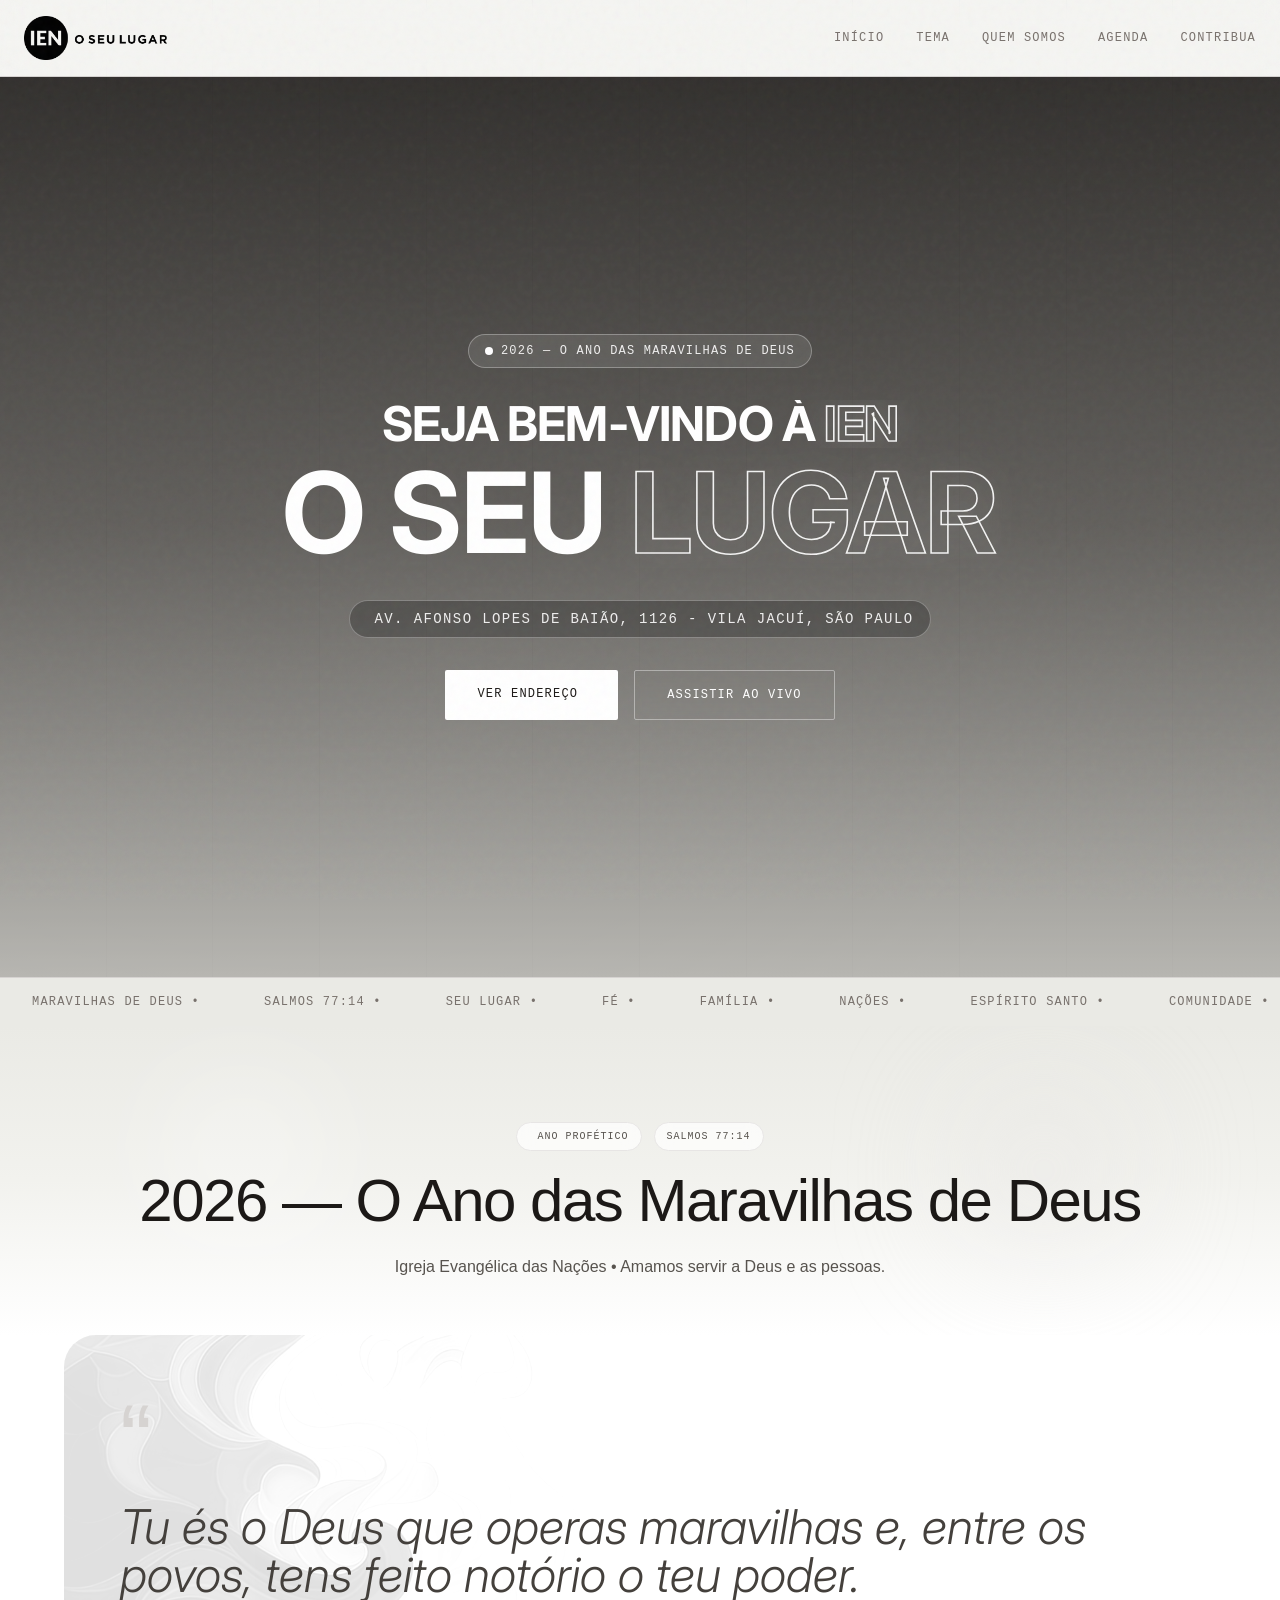
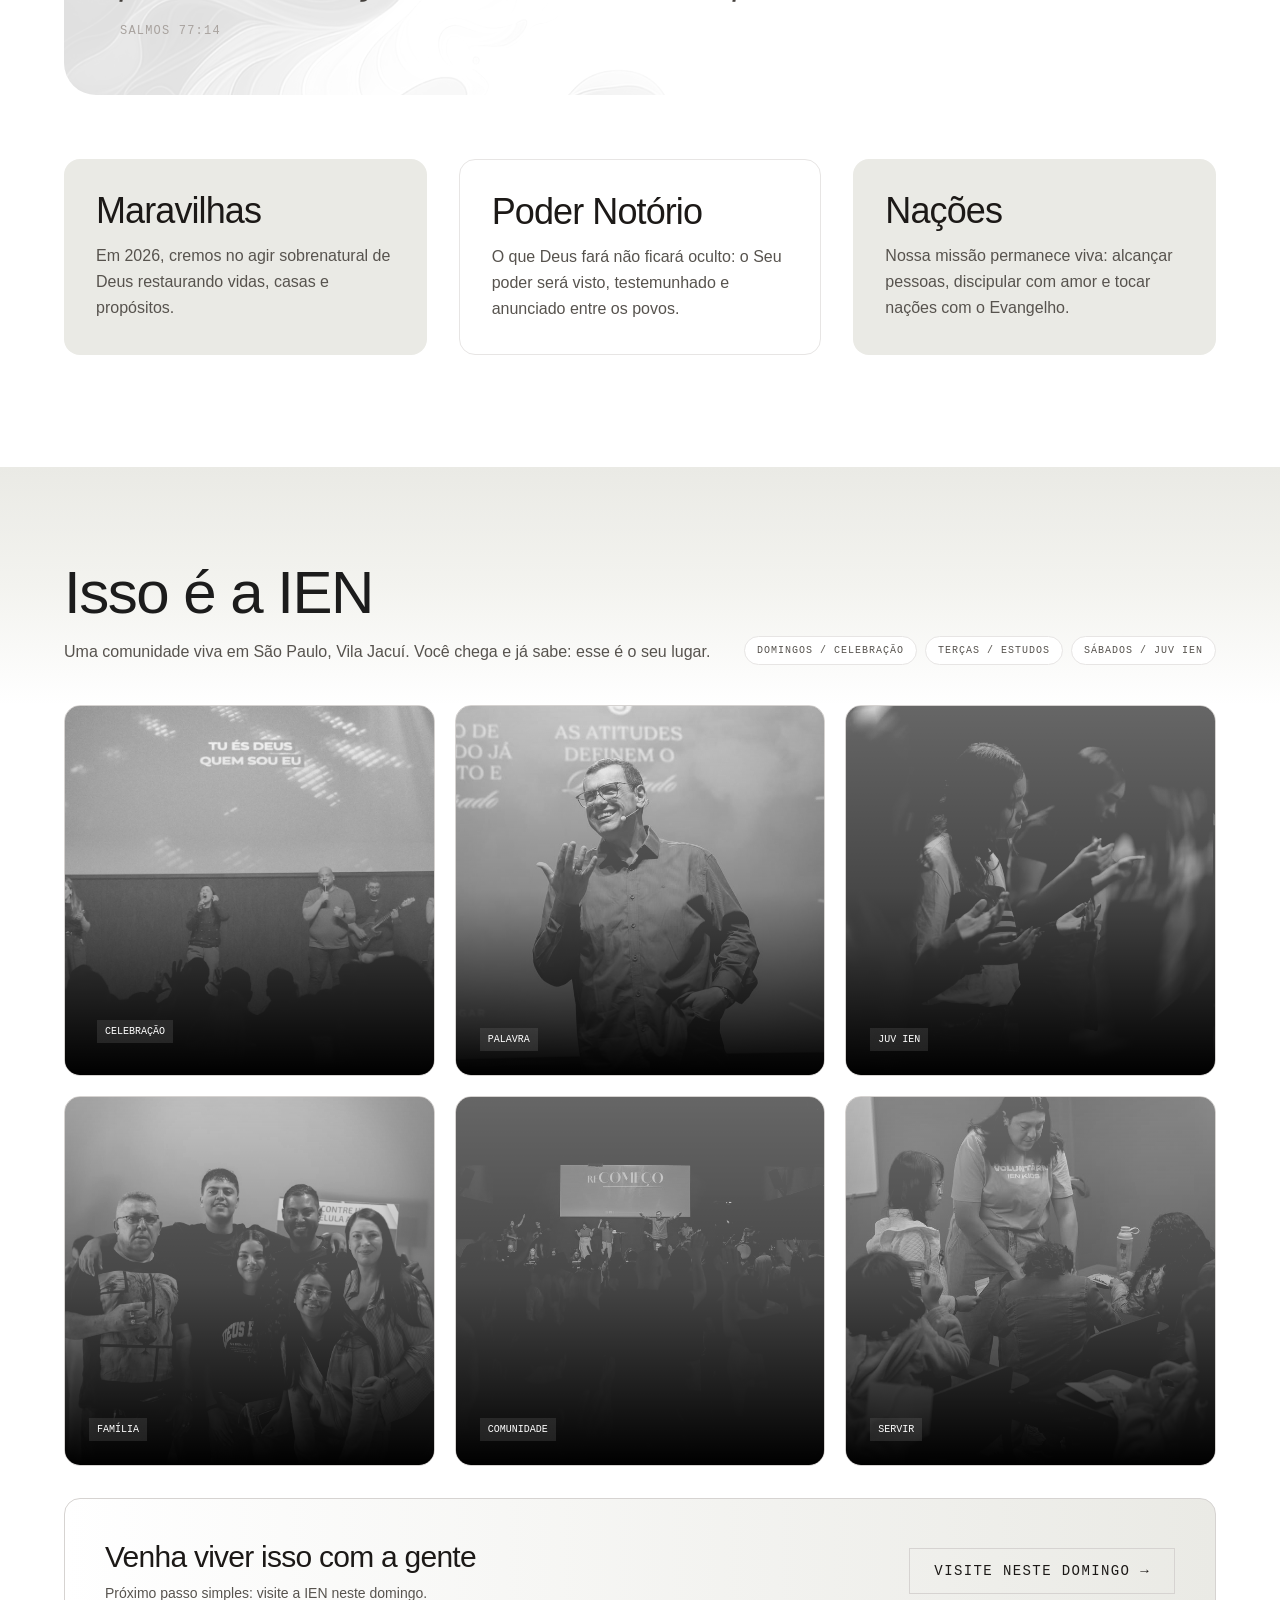
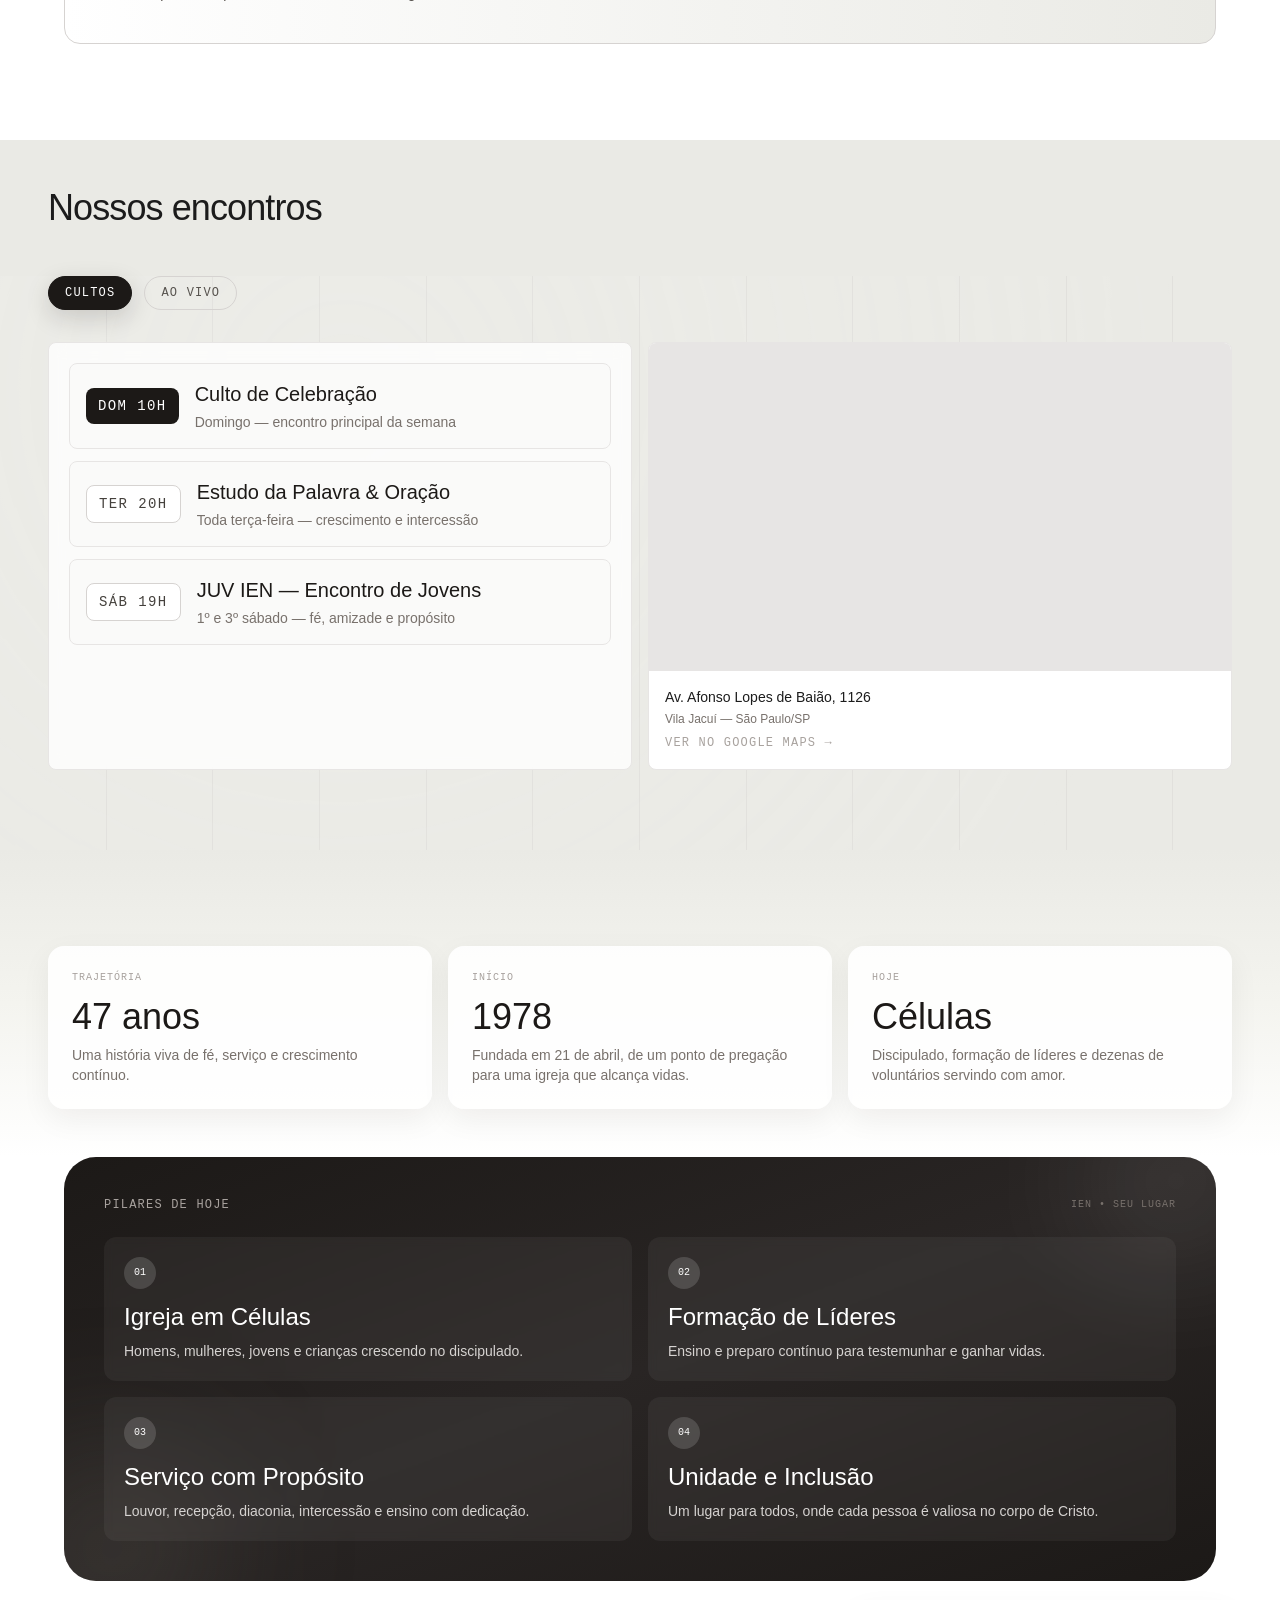
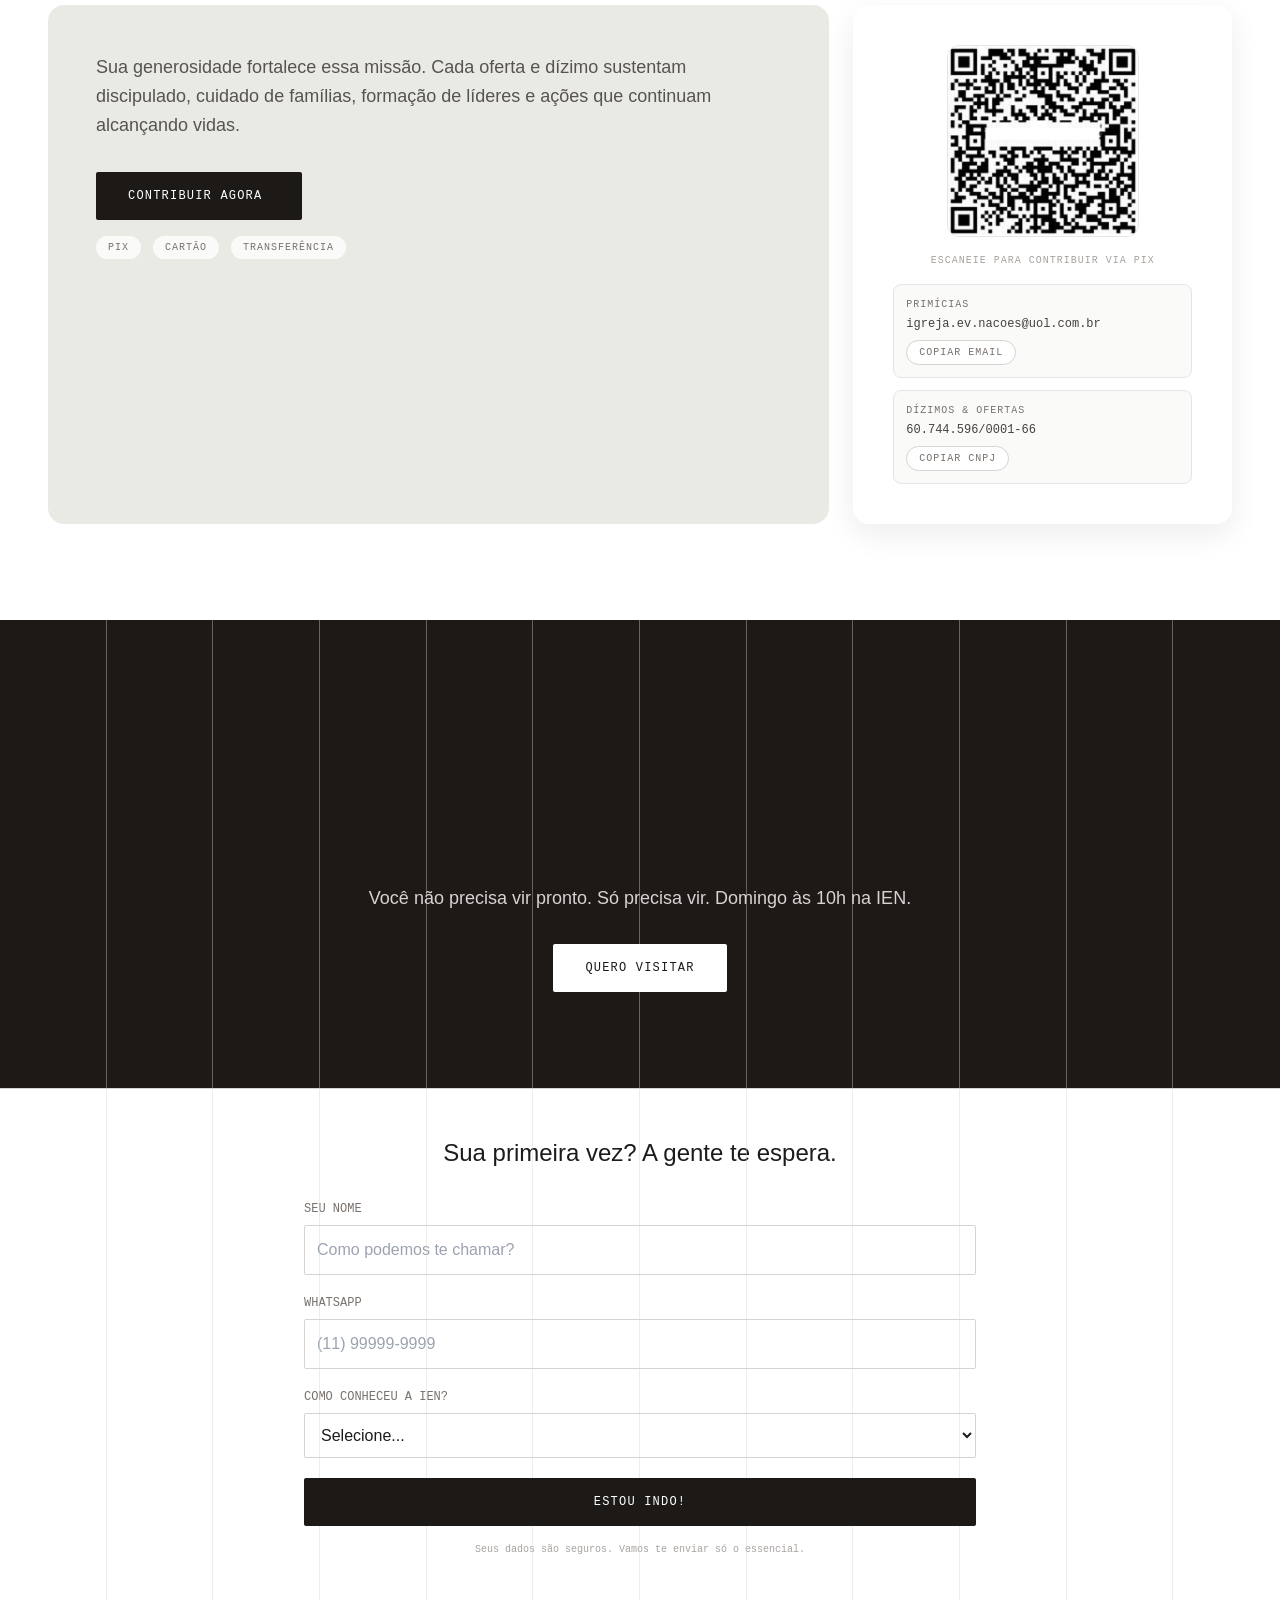
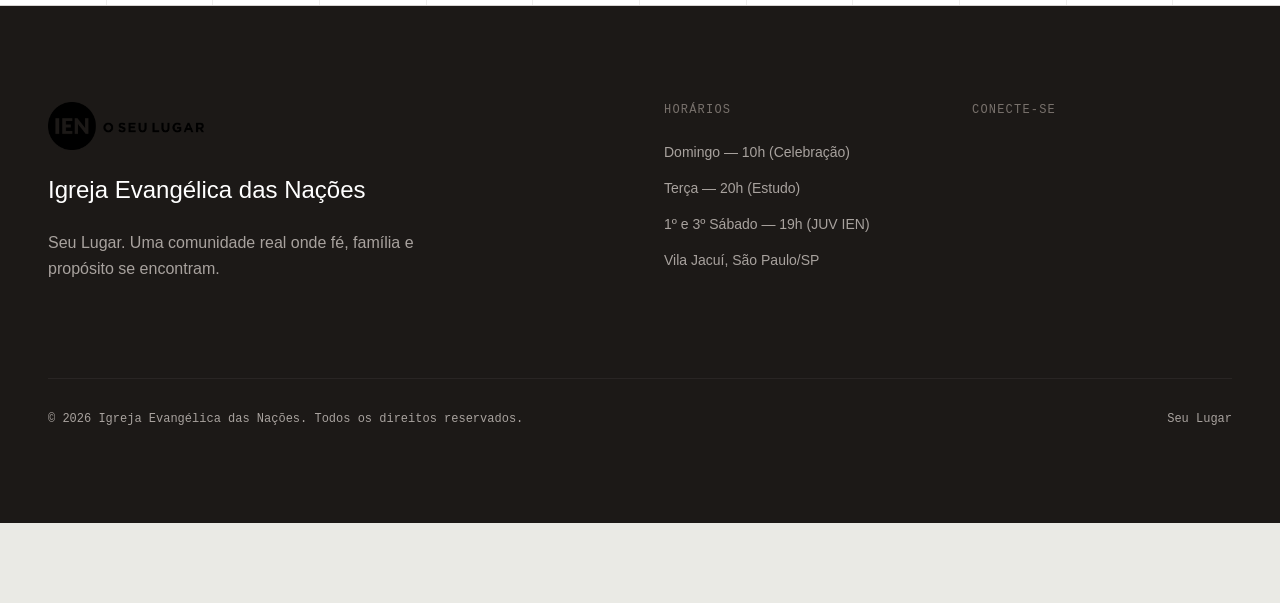
==== index.html @ 2767ba68 "first commit" ====
﻿<!DOCTYPE html>
<html class="scroll-smooth" lang="pt-BR">

<head>
    <meta charset="utf-8" />
    <meta content="width=device-width, initial-scale=1.0" name="viewport" />
    <title>IEN- Igreja Evangélica das Nações - O seu Lugar</title>

    <!-- Fonts -->
    <link rel="preconnect" href="https://fonts.googleapis.com">
    <link rel="preconnect" href="https://fonts.gstatic.com" crossorigin>
    <link
        href="https://fonts.googleapis.com/css2?family=Inter:wght@300;400;500;600&family=JetBrains+Mono:wght@400;500&family=Space+Grotesk:wght@300;400;500;600&display=swap"
        rel="stylesheet">

    <!-- External CSS/JS Dependencies (same references from source files) -->
    <link href="vendor/css2_19fd9cc6b396.css" rel="stylesheet" />
    <script src="js/tailwind.config.js"></script>
    <script src="vendor/resource_3fa48481346f.js"></script>
    <script src="vendor/iconify-icon_d39ffc6e4c56.js"></script>
    <link rel="stylesheet" href="css/main.css" />
</head>

<body class="antialiased min-h-screen selection:bg-stone-800 selection:text-white pb-20 relative">

    <div class="noise"></div>

    <!-- MAIN WRAPPER -->
    <div class="w-full relative bg-[#EAEAE5]">

        <!-- VERTICAL GRID LINES -->
        <div
            class="absolute inset-0 pointer-events-none grid grid-cols-1 md:grid-cols-12 gap-0 z-0 h-full w-full opacity-40">
            <div class="hidden md:block md:col-span-1 border-r border-stone-300 h-full"></div>
            <div class="hidden md:block md:col-span-1 border-r border-stone-300 h-full"></div>
            <div class="hidden md:block md:col-span-1 border-r border-stone-300 h-full"></div>
            <div class="hidden md:block md:col-span-1 border-r border-stone-300 h-full"></div>
            <div class="hidden md:block md:col-span-1 border-r border-stone-300 h-full"></div>
            <div class="hidden md:block md:col-span-1 border-r border-stone-300 h-full"></div>
            <div class="hidden md:block md:col-span-1 border-r border-stone-300 h-full"></div>
            <div class="hidden md:block md:col-span-1 border-r border-stone-300 h-full"></div>
            <div class="hidden md:block md:col-span-1 border-r border-stone-300 h-full"></div>
            <div class="hidden md:block md:col-span-1 border-r border-stone-300 h-full"></div>
            <div class="hidden md:block md:col-span-1 border-r border-stone-300 h-full"></div>
        </div>

        <!-- 0. HERO DOBRA PRINCIPAL -->
        <header
            class="relative z-50 border-b border-stone-300 bg-white/50 backdrop-blur-md sticky top-0 transition-transform duration-500 nav-load"
            id="navbar">
            <div class="flex justify-between items-center px-6 py-4">
                <a href="#hero-igreja" class="flex items-center">
                    <img src="images/logo_menu.png" alt="Igreja Evangélica das Nações"
                        class="h-10 md:h-11 w-auto object-contain">
                </a>
                <nav
                    class="hidden md:flex items-center gap-8 text-xs font-mono uppercase tracking-widest text-stone-500">
                    <a href="#hero-igreja" class="hover:text-stone-900 transition-colors">Início</a>
                    <a href="#manifesto" class="hover:text-stone-900 transition-colors">Tema</a>
                    <a href="#experiencia" class="hover:text-stone-900 transition-colors">Quem Somos</a>
                    <a href="#agenda" class="hover:text-stone-900 transition-colors">Agenda</a>
                    <a href="#contribua" class="hover:text-stone-900 transition-colors">Contribua</a>
                </nav>
            </div>
        </header>

        <section id="hero-igreja"
            class="section-aura relative z-10 min-h-screen flex flex-col justify-center overflow-hidden">
            <div class="full-bleed relative z-10 min-h-screen flex items-center justify-center px-8 md:px-12 py-20">
                <div class="absolute inset-0 pointer-events-none">
                    <div class="absolute inset-0 overflow-hidden">
                        <div class="absolute top-1/2 left-1/2 w-[220vh] h-[124vh] min-w-full min-h-full -translate-x-1/2 -translate-y-1/2 grayscale contrast-125 brightness-75 opacity-70">
                            <video class="w-full h-full object-cover" autoplay muted loop playsinline preload="auto" aria-hidden="true">
                                <source src="images/video.mp4" type="video/mp4">
                            </video>
                        </div>
                    </div>
                    <div class="absolute inset-0 bg-gradient-to-b from-stone-950/80 via-stone-900/55 to-[#EAEAE5]/70"></div>
                    <div class="absolute inset-0 bg-stone-900/25"></div>
                </div>

                <div class="relative z-10 w-full max-w-5xl text-center">
                    <div class="inline-flex items-center gap-2 px-4 py-2 rounded-full border border-white/30 bg-white/10 backdrop-blur-md reveal delay-100">
                        <span class="w-2 h-2 bg-white rounded-full animate-pulse"></span>
                        <span class="text-xs font-mono uppercase tracking-widest text-white/90">2026 — O Ano das Maravilhas de Deus</span>
                    </div>

                    <h1 id="hero-title"
                        class="mt-8 font-display font-bold tracking-tighter leading-[0.9] text-white">
                        <span class="text-reveal-wrapper block">
                            <span class="text-reveal-content text-2xl md:text-4xl lg:text-5xl">SEJA BEM-VINDO À <span class="hero-outline">IEN</span></span>
                        </span>
                        <span class="text-reveal-wrapper block">
                            <span class="text-reveal-content delay-200 mt-2 block text-5xl md:text-7xl lg:text-[7rem]">O SEU <span class="hero-outline">LUGAR</span></span>
                        </span>
                    </h1>

                    <p class="mt-8 inline-flex items-center gap-2 px-4 py-2 rounded-full border border-white/30 bg-black/25 text-xs md:text-sm font-mono uppercase tracking-widest text-white/90 reveal delay-500">
                        <iconify-icon icon="solar:map-point-bold-duotone" class="text-base"></iconify-icon>
                       Av. Afonso Lopes de Baião, 1126 - Vila Jacuí, São Paulo
                    </p>

                    <div class="mt-8 flex flex-wrap justify-center gap-4 reveal delay-700">
                        <a href="https://www.google.com/maps/place/Igreja+Evang%C3%A9lica+das+Na%C3%A7%C3%B5es/@-23.5043489,-46.4493929,17z/data=!4m15!1m8!3m7!1s0x94ce615d03b5a56b:0xfeb208b9c77d663e!2sAv.+Afonso+Lopes+de+Bai%C3%A3o,+1126+-+Vila+Jacu%C3%AD,+S%C3%A3o+Paulo+-+SP,+08040-000!3b1!8m2!3d-23.5043538!4d-46.446818!16s%2Fg%2F11c4g992p5!3m5!1s0x94ce615cffaa996f:0xb3377fd2069cdce2!8m2!3d-23.5043584!4d-46.446774!16s%2Fg%2F1tjdy0ng?entry=ttu&g_ep=EgoyMDI2MDMyOS4wIKXMDSoASAFQAw%3D%3D" target="_blank"
                            class="group relative px-8 py-4 bg-white text-stone-900 overflow-hidden rounded-sm transition-all hover:shadow-2xl hover:-translate-y-1">
                            <div
                                class="absolute inset-0 w-full h-full bg-stone-200 translate-y-full group-hover:translate-y-0 transition-transform duration-500 ease-out">
                            </div>
                            <span class="relative z-10 font-mono text-xs uppercase tracking-widest flex items-center gap-2">
                                Ver Endereço
                                <iconify-icon icon="solar:map-arrow-square-bold-duotone"
                                    class="text-base group-hover:translate-x-1 transition-transform"></iconify-icon>
                            </span>
                        </a>
                        <a href="https://www.youtube.com/CanalIEN" target="_blank"
                            class="px-8 py-4 border border-white/40 hover:bg-white/10 transition-colors rounded-sm text-white font-mono text-xs uppercase tracking-widest backdrop-blur-sm">
                            Assistir ao Vivo
                        </a>
                    </div>
                </div>
            </div>

            <div class="full-bleed border-t border-stone-300 bg-[#EAEAE5] py-4 overflow-hidden">
                <div class="animate-marquee whitespace-nowrap">
                    <span class="mx-8 text-xs font-mono uppercase tracking-widest text-stone-500">Maravilhas de Deus •</span>
                    <span class="mx-8 text-xs font-mono uppercase tracking-widest text-stone-500">Salmos 77:14 •</span>
                    <span class="mx-8 text-xs font-mono uppercase tracking-widest text-stone-500">Seu Lugar •</span>
                    <span class="mx-8 text-xs font-mono uppercase tracking-widest text-stone-500">Fé •</span>
                    <span class="mx-8 text-xs font-mono uppercase tracking-widest text-stone-500">Família •</span>
                    <span class="mx-8 text-xs font-mono uppercase tracking-widest text-stone-500">Nações •</span>
                    <span class="mx-8 text-xs font-mono uppercase tracking-widest text-stone-500">Espírito Santo •</span>
                    <span class="mx-8 text-xs font-mono uppercase tracking-widest text-stone-500">Comunidade •</span>
                    <span class="mx-8 text-xs font-mono uppercase tracking-widest text-stone-500">Maravilhas de Deus •</span>
                    <span class="mx-8 text-xs font-mono uppercase tracking-widest text-stone-500">Salmos 77:14 •</span>
                    <span class="mx-8 text-xs font-mono uppercase tracking-widest text-stone-500">Seu Lugar •</span>
                    <span class="mx-8 text-xs font-mono uppercase tracking-widest text-stone-500">Fé •</span>
                    <span class="mx-8 text-xs font-mono uppercase tracking-widest text-stone-500">Família •</span>
                    <span class="mx-8 text-xs font-mono uppercase tracking-widest text-stone-500">Nações •</span>
                    <span class="mx-8 text-xs font-mono uppercase tracking-widest text-stone-500">Espírito Santo •</span>
                    <span class="mx-8 text-xs font-mono uppercase tracking-widest text-stone-500">Comunidade •</span>
                </div>
            </div>
        </section>

        <!-- 1. MANIFESTO -->
        <section id="manifesto" class="section-aura relative z-10">
            <div class="full-bleed bg-gradient-to-b from-[#EAEAE5] via-[#F2F2EE] to-white px-8 md:px-12 pt-16 md:pt-24 pb-12 md:pb-14">
                <div class="max-w-6xl mx-auto relative text-center">
                    <div class="absolute -top-8 right-[8%] w-40 h-40 bg-stone-200/50 rounded-full blur-3xl animate-float pointer-events-none"></div>
                    <div class="absolute -top-6 left-[10%] w-32 h-32 bg-white/60 rounded-full blur-3xl animate-float pointer-events-none"></div>

                    <div class="flex items-center justify-center gap-3 reveal delay-100">
                        <span class="inline-flex items-center gap-2 px-3 py-1.5 rounded-full bg-white/70 backdrop-blur border border-stone-200 text-[10px] font-mono uppercase tracking-widest text-stone-600">
                            <iconify-icon icon="solar:stars-bold-duotone" class="text-sm"></iconify-icon>
                            Ano Profético
                        </span>
                        <span class="inline-flex items-center px-3 py-1.5 rounded-full bg-white/70 backdrop-blur border border-stone-200 text-[10px] font-mono uppercase tracking-widest text-stone-600">
                            Salmos 77:14
                        </span>
                    </div>

                    <h2 class="mt-5 text-4xl md:text-6xl font-display font-medium tracking-tight leading-[0.95] max-w-5xl mx-auto text-stone-900 reveal delay-200">
                        2026 — O Ano das Maravilhas de Deus
                    </h2>
                    <p class="mt-6 text-sm md:text-base text-stone-600 leading-relaxed max-w-2xl mx-auto reveal delay-300">
                        Igreja Evangélica das Nações • Amamos servir a Deus e as pessoas.
                    </p>
                </div>
            </div>

            <div class="full-bleed bg-white px-8 md:px-12 pb-20 md:pb-28">
                <div class="max-w-6xl mx-auto relative overflow-hidden rounded-[2rem] reveal delay-300 transition-all duration-700 ease-out hover:shadow-[0_32px_70px_rgba(28,25,23,0.14)]">
                    <div class="absolute inset-0 pointer-events-none">
                        <img src="images/AGUAS%202.png" alt="Tema anual 2026 IEN"
                            class="w-full h-full object-cover opacity-[0.12] grayscale contrast-125 parallax-img" data-speed="0.03">
                        <div class="absolute inset-0 bg-gradient-to-br from-white/94 via-[#F7F7F4]/94 to-[#ECECE7]/94"></div>
                    </div>
                    <div class="relative p-8 md:p-14">
                        <p class="font-display text-6xl md:text-8xl leading-none text-stone-300 reveal delay-100">“</p>
                        <p class="mt-4 text-2xl md:text-5xl font-light italic text-stone-700 leading-tight max-w-5xl reveal delay-300">
                            Tu és o Deus que operas maravilhas e, entre os povos, tens feito notório o teu poder.
                        </p>
                        <p class="mt-6 text-xs font-mono uppercase tracking-widest text-stone-400 reveal delay-400">
                            Salmos 77:14
                        </p>
                    </div>
                </div>

                <div class="max-w-6xl mx-auto mt-12 md:mt-16 grid grid-cols-1 md:grid-cols-3 gap-6 md:gap-8">
                    <article class="reveal delay-300 rounded-2xl bg-[#EAEAE5] p-7 md:p-8 transition-all duration-500 ease-out hover:-translate-y-1 hover:shadow-[0_18px_40px_rgba(28,25,23,0.10)]">
                        <h4 class="font-display text-3xl md:text-4xl tracking-tight text-stone-900">Maravilhas</h4>
                        <p class="mt-3 text-stone-600 leading-relaxed">
                            Em 2026, cremos no agir sobrenatural de Deus restaurando vidas, casas e propósitos.
                        </p>
                    </article>

                    <article class="reveal delay-400 rounded-2xl bg-white p-7 md:p-8 border border-stone-200 transition-all duration-500 ease-out hover:-translate-y-1 hover:shadow-[0_18px_40px_rgba(28,25,23,0.12)]">
                        <h4 class="font-display text-3xl md:text-4xl tracking-tight text-stone-900">Poder Notório</h4>
                        <p class="mt-3 text-stone-600 leading-relaxed">
                            O que Deus fará não ficará oculto: o Seu poder será visto, testemunhado e anunciado entre os povos.
                        </p>
                    </article>

                    <article class="reveal delay-500 rounded-2xl bg-[#EAEAE5] p-7 md:p-8 transition-all duration-500 ease-out hover:-translate-y-1 hover:shadow-[0_18px_40px_rgba(28,25,23,0.10)]">
                        <h4 class="font-display text-3xl md:text-4xl tracking-tight text-stone-900">Nações</h4>
                        <p class="mt-3 text-stone-600 leading-relaxed">
                            Nossa missão permanece viva: alcançar pessoas, discipular com amor e tocar nações com o Evangelho.
                        </p>
                    </article>
                </div>
            </div>
        </section>

        <!-- 2. EXPERIENCIA -->
        <section id="experiencia" class="section-aura relative z-10">
            <div class="full-bleed bg-gradient-to-b from-[#EAEAE5] via-[#F3F3EF] to-white px-8 md:px-12 pt-16 md:pt-24 pb-10">
                <div class="max-w-6xl mx-auto">
                    <div class="flex flex-col md:flex-row md:items-end md:justify-between gap-6">
                        <div class="max-w-3xl">
                            <h2 class="text-4xl md:text-6xl font-display font-medium tracking-tight leading-[0.95]">Isso é a IEN</h2>
                            <p class="mt-4 text-stone-600 leading-relaxed">Uma comunidade viva em São Paulo, Vila Jacuí. Você chega e já sabe: esse é o seu lugar.</p>
                        </div>
                        <div class="flex flex-wrap gap-2">
                            <span class="px-3 py-1.5 rounded-full bg-white border border-stone-200 text-[10px] font-mono uppercase tracking-widest text-stone-600">Domingos / Celebração</span>
                            <span class="px-3 py-1.5 rounded-full bg-white border border-stone-200 text-[10px] font-mono uppercase tracking-widest text-stone-600">Terças / Estudos</span>
                            <span class="px-3 py-1.5 rounded-full bg-white border border-stone-200 text-[10px] font-mono uppercase tracking-widest text-stone-600">Sábados / JUV IEN</span>
                        </div>
                    </div>
                </div>
            </div>

            <div class="full-bleed bg-white px-8 md:px-12 pb-20 md:pb-24">
                <div class="max-w-6xl mx-auto grid grid-cols-1 md:grid-cols-12 gap-4 md:gap-5">
                    <article class="col-span-12 md:col-span-4 aspect-square group relative overflow-hidden border border-stone-300 rounded-2xl reveal delay-100">
                        <img src="images/celebracao.jpg" alt="Celebração IEN"
                            class="w-full h-full object-cover grayscale group-hover:grayscale-0 contrast-125 group-hover:contrast-100 opacity-60 group-hover:opacity-100 group-hover:scale-110 transition duration-700">
                        <div class="absolute inset-0 bg-gradient-to-t from-black via-black/30 to-transparent group-hover:from-black/20 transition duration-700"></div>
                        <div class="absolute inset-0 z-10 p-6 md:p-8 flex items-end">
                            <div>
                                <span class="inline-block px-2 py-1 bg-white/10 backdrop-blur text-white text-[10px] font-mono uppercase">Celebração</span>
                               
                            </div>
                        </div>
                    </article>

                    <article class="col-span-12 md:col-span-4 aspect-square group relative overflow-hidden border border-stone-300 rounded-2xl reveal delay-200">
                        <img src="images/palavra.jpg" alt="Palavra IEN"
                            class="w-full h-full object-cover grayscale group-hover:grayscale-0 contrast-125 group-hover:contrast-100 opacity-60 group-hover:opacity-100 group-hover:scale-110 transition duration-700">
                        <div class="absolute inset-0 bg-gradient-to-t from-black via-black/30 to-transparent group-hover:from-black/20 transition duration-700"></div>
                        <div class="absolute inset-0 z-10 p-6 flex items-end">
                            <div>
                                <span class="inline-block px-2 py-1 bg-white/10 backdrop-blur text-white text-[10px] font-mono uppercase">Palavra</span>
                                 </div>
                        </div>
                    </article>

                    <article class="col-span-12 md:col-span-4 aspect-square group relative overflow-hidden border border-stone-300 rounded-2xl reveal delay-300">
                        <img src="images/jovens.jpg" alt="JUV IEN"
                            class="w-full h-full object-cover grayscale group-hover:grayscale-0 contrast-125 group-hover:contrast-100 opacity-60 group-hover:opacity-100 group-hover:scale-110 transition duration-700">
                        <div class="absolute inset-0 bg-gradient-to-t from-black via-black/30 to-transparent group-hover:from-black/20 transition duration-700"></div>
                        <div class="absolute inset-0 z-10 p-6 flex items-end">
                            <div>
                                <span class="inline-block px-2 py-1 bg-white/10 backdrop-blur text-white text-[10px] font-mono uppercase">JUV IEN</span>
                              </div>
                        </div>
                    </article>

                    <article class="col-span-12 md:col-span-4 aspect-square group relative overflow-hidden border border-stone-300 rounded-2xl reveal delay-400">
                        <img src="images/familia.jpg" alt="Família IEN"
                            class="w-full h-full object-cover grayscale group-hover:grayscale-0 contrast-125 group-hover:contrast-100 opacity-60 group-hover:opacity-100 group-hover:scale-110 transition duration-700">
                        <div class="absolute inset-0 bg-gradient-to-t from-black via-black/30 to-transparent group-hover:from-black/20 transition duration-700"></div>
                        <div class="absolute inset-0 z-10 p-6 flex items-end">
                            <div>
                                <span class="inline-block px-2 py-1 bg-white/10 backdrop-blur text-white text-[10px] font-mono uppercase">Família</span>
                              </div>
                        </div>
                    </article>

                    <article class="col-span-12 md:col-span-4 aspect-square group relative overflow-hidden border border-stone-300 rounded-2xl reveal delay-500">
                        <img src="images/comunidade.jpg" alt="Comunidade IEN"
                            class="w-full h-full object-cover grayscale group-hover:grayscale-0 contrast-125 group-hover:contrast-100 opacity-60 group-hover:opacity-100 group-hover:scale-110 transition duration-700">
                        <div class="absolute inset-0 bg-gradient-to-t from-black via-black/30 to-transparent group-hover:from-black/20 transition duration-700"></div>
                        <div class="absolute inset-0 z-10 p-6 flex items-end">
                            <div>
                                <span class="inline-block px-2 py-1 bg-white/10 backdrop-blur text-white text-[10px] font-mono uppercase">Comunidade</span>
                                  </div>
                        </div>
                    </article>

                    <article class="col-span-12 md:col-span-4 aspect-square group relative overflow-hidden border border-stone-300 rounded-2xl reveal delay-600">
                        <img src="images/servir.jpg" alt="Servir na IEN"
                            class="w-full h-full object-cover grayscale group-hover:grayscale-0 contrast-125 group-hover:contrast-100 opacity-60 group-hover:opacity-100 group-hover:scale-110 transition duration-700">
                        <div class="absolute inset-0 bg-gradient-to-t from-black via-black/30 to-transparent group-hover:from-black/20 transition duration-700"></div>
                        <div class="absolute inset-0 z-10 p-6 flex items-end">
                            <div>
                                <span class="inline-block px-2 py-1 bg-white/10 backdrop-blur text-white text-[10px] font-mono uppercase">Servir</span>
                                    </div>
                        </div>
                    </article>
                </div>

                <div class="max-w-6xl mx-auto mt-6 md:mt-8 border border-stone-300 rounded-2xl bg-gradient-to-r from-white to-[#EAEAE5] p-8 md:p-10 flex flex-col md:flex-row items-center justify-between gap-5">
                    <div>
                        <p class="font-display text-2xl md:text-3xl tracking-tight text-stone-900">Venha viver isso com a gente</p>
                        <p class="mt-2 text-sm text-stone-600">Próximo passo simples: visite a IEN neste domingo.</p>
                    </div>
                    <a href="https://www.youtube.com/CanalIEN" target="_blank"
                        class="border border-stone-300 px-6 py-3 text-sm font-mono uppercase tracking-widest text-stone-900 hover:bg-stone-900 hover:text-white transition-colors">
                        Visite neste domingo →
                    </a>
                </div>
            </div>
        </section>

        <!-- 5. AGENDA & AO VIVO -->
        <section id="agenda" class="section-aura relative z-10">
            <div class="p-8 md:p-12 bg-[#EAEAE5]">
                <h2 class="text-4xl font-display font-medium tracking-tight">Nossos encontros</h2>
            </div>

            <div class="px-8 md:px-12" data-tabs-root>
                <div class="flex flex-wrap gap-3 mb-8">
                    <button class="tab-trigger active px-4 py-2 rounded-full text-xs font-mono uppercase tracking-widest"
                        data-tab-trigger data-tab="tab-cultos">Cultos</button>
                    <button class="tab-trigger px-4 py-2 rounded-full text-xs font-mono uppercase tracking-widest"
                        data-tab-trigger data-tab="tab-aovivo">Ao Vivo</button>
                </div>

                <div class="pb-16 md:pb-20">
                    <div class="tab-panel active" data-tab-panel="tab-cultos">
                        <div class="grid grid-cols-1 md:grid-cols-2 gap-4">
                            <div class="p-4 md:p-5 border border-stone-200 rounded-lg bg-white/80 backdrop-blur">
                                <div class="space-y-3">
                                    <article class="p-4 rounded-lg bg-stone-50 border border-stone-200">
                                        <div class="flex items-center gap-4">
                                            <span class="shrink-0 px-3 py-2 rounded-lg bg-stone-900 text-white text-sm font-mono uppercase tracking-widest">DOM 10H</span>
                                            <div>
                                                <p class="font-display text-xl text-stone-900">Culto de Celebração</p>
                                                <p class="text-sm text-stone-500 mt-1">Domingo — encontro principal da semana</p>
                                            </div>
                                        </div>
                                    </article>

                                    <article class="p-4 rounded-lg bg-stone-50 border border-stone-200">
                                        <div class="flex items-center gap-4">
                                            <span class="shrink-0 px-3 py-2 rounded-lg bg-white border border-stone-300 text-stone-700 text-sm font-mono uppercase tracking-widest">TER 20H</span>
                                            <div>
                                                <p class="font-display text-xl text-stone-900">Estudo da Palavra &amp; Oração</p>
                                                <p class="text-sm text-stone-500 mt-1">Toda terça-feira — crescimento e intercessão</p>
                                            </div>
                                        </div>
                                    </article>

                                    <article class="p-4 rounded-lg bg-stone-50 border border-stone-200">
                                        <div class="flex items-center gap-4">
                                            <span class="shrink-0 px-3 py-2 rounded-lg bg-white border border-stone-300 text-stone-700 text-sm font-mono uppercase tracking-widest">SÁB 19H</span>
                                            <div>
                                                <p class="font-display text-xl text-stone-900">JUV IEN — Encontro de Jovens</p>
                                                <p class="text-sm text-stone-500 mt-1">1º e 3º sábado — fé, amizade e propósito</p>
                                            </div>
                                        </div>
                                    </article>
                                </div>
                            </div>

                            <article class="border border-stone-200 rounded-lg overflow-hidden bg-white">
                                <div class="aspect-video bg-stone-200">
                                    <iframe
                                        src="https://www.google.com/maps?q=Av.+Afonso+Lopes+de+Bai%C3%A3o,+1126+-+Vila+Jacu%C3%AD,+S%C3%A3o+Paulo&output=embed"
                                        class="w-full h-full"
                                        loading="lazy"
                                        referrerpolicy="no-referrer-when-downgrade"
                                        title="Mapa da Igreja Evangélica das Nações">
                                    </iframe>
                                </div>
                                <div class="p-4">
                                    <p class="text-sm font-medium">Av. Afonso Lopes de Baião, 1126</p>
                                    <p class="text-xs text-stone-500 mt-1">Vila Jacuí — São Paulo/SP</p>
                                    <a href="https://www.google.com/maps/search/Av.+Afonso+Lopes+de+Bai%C3%A3o,+1126+-+Vila+Jacu%C3%AD,+S%C3%A3o+Paulo" target="_blank"
                                        class="inline-flex mt-2 text-xs font-mono uppercase tracking-widest text-stone-400">
                                        Ver no Google Maps →
                                    </a>
                                </div>
                            </article>
                        </div>
                    </div>

                    <div class="tab-panel" data-tab-panel="tab-aovivo">
                        <div class="space-y-4">
                            <article class="aspect-video rounded-2xl overflow-hidden border border-stone-200 bg-stone-900 relative group">
                                <img src="images/temaanual.png" alt="Transmissão ao vivo IEN"
                                    class="absolute inset-0 w-full h-full object-cover opacity-70 group-hover:scale-105 transition-transform duration-700">
                                <div class="absolute inset-0 bg-gradient-to-t from-black via-black/40 to-black/10"></div>

                                <div class="absolute top-4 left-4 z-10">
                                    <span class="inline-flex items-center px-3 py-1 rounded-full bg-white/20 text-white text-[10px] font-mono uppercase tracking-widest">
                                        PRÓXIMA TRANSMISSÃO: CANAL IEN / STREAMS
                                    </span>
                                </div>

                                <div class="absolute inset-0 z-10 flex items-center justify-center">
                                    <a href="https://https://www.youtube.com/watch?v=1tzHwswUwys" target="_blank"
                                        class="w-16 h-16 rounded-full bg-white/30 backdrop-blur border border-white/40 animate-float flex items-center justify-center">
                                        <iconify-icon icon="solar:play-bold-duotone" class="text-2xl text-white"></iconify-icon>
                                    </a>
                                </div>

                                <div class="absolute left-6 right-6 bottom-6 z-10">
                                    <p class="font-display text-2xl text-white">Assista de qualquer lugar</p>
                                </div>
                            </article>

                            <a href="https://www.youtube.com/@CanalIEN/streams" target="_blank"
                                class="inline-flex w-full justify-center px-6 py-4 bg-stone-900 text-white text-sm font-mono uppercase tracking-widest hover:bg-stone-800 transition-colors rounded-lg">
                                Acessar Canal IEN no YouTube
                            </a>
                        </div>
                    </div>
                </div>
            </div>
        </section>

        <!-- 7. CONTRIBUA -->
        <section id="contribua" class="section-aura relative z-10">
            <div class="full-bleed bg-gradient-to-b from-[#EAEAE5] via-[#F4F4EF] to-white px-8 md:px-12 pt-16 md:pt-24 pb-12">
                <div class="max-w-7xl mx-auto">
                    <div class="grid grid-cols-1 md:grid-cols-3 gap-4">
                        <article class="rounded-2xl bg-white/90 p-6 shadow-[0_10px_30px_rgba(28,25,23,0.06)] reveal delay-100">
                            <p class="text-[10px] font-mono uppercase tracking-widest text-stone-400">Trajetória</p>
                            <p class="mt-3 text-4xl font-display font-medium text-stone-900">47 anos</p>
                            <p class="mt-2 text-sm text-stone-500">Uma história viva de fé, serviço e crescimento contínuo.</p>
                        </article>
                        <article class="rounded-2xl bg-white/90 p-6 shadow-[0_10px_30px_rgba(28,25,23,0.06)] reveal delay-200">
                            <p class="text-[10px] font-mono uppercase tracking-widest text-stone-400">Início</p>
                            <p class="mt-3 text-4xl font-display font-medium text-stone-900">1978</p>
                            <p class="mt-2 text-sm text-stone-500">Fundada em 21 de abril, de um ponto de pregação para uma igreja que alcança vidas.</p>
                        </article>
                        <article class="rounded-2xl bg-white/90 p-6 shadow-[0_10px_30px_rgba(28,25,23,0.06)] reveal delay-300">
                            <p class="text-[10px] font-mono uppercase tracking-widest text-stone-400">Hoje</p>
                            <p class="mt-3 text-4xl font-display font-medium text-stone-900">Células</p>
                            <p class="mt-2 text-sm text-stone-500">Discipulado, formação de líderes e dezenas de voluntários servindo com amor.</p>
                        </article>
                    </div>
                </div>
            </div>

            <div class="full-bleed bg-white px-8 md:px-12 pb-20 md:pb-24">
                <div class="max-w-7xl mx-auto">
                    <article class="rounded-[2rem] bg-gradient-to-br from-stone-900 via-stone-800 to-stone-900 p-7 md:p-10 text-stone-300 reveal delay-400 max-w-6xl mx-auto relative overflow-hidden">
                        <div class="absolute -top-16 -right-12 w-44 h-44 rounded-full bg-white/10 blur-3xl pointer-events-none"></div>
                        <div class="absolute -bottom-20 -left-16 w-56 h-56 rounded-full bg-stone-600/30 blur-3xl pointer-events-none"></div>
                        <div class="relative">
                            <div class="flex flex-wrap items-center justify-between gap-3">
                                <p class="text-xs font-mono uppercase tracking-widest text-stone-400">Pilares de hoje</p>
                                <p class="text-[10px] font-mono uppercase tracking-widest text-stone-500">IEN • Seu Lugar</p>
                            </div>

                            <div class="mt-6 grid grid-cols-1 md:grid-cols-2 gap-4">
                                <article class="rounded-xl bg-white/5 backdrop-blur-sm p-5 hover:bg-white/10 transition-colors">
                                    <div class="flex items-center gap-3">
                                        <span class="w-8 h-8 rounded-full bg-white/15 text-white text-[10px] font-mono flex items-center justify-center">01</span>
                                        <iconify-icon icon="solar:users-group-two-rounded-bold-duotone" class="text-xl text-stone-200"></iconify-icon>
                                    </div>
                                    <h4 class="mt-3 text-white font-display text-2xl">Igreja em Células</h4>
                                    <p class="text-sm text-stone-300 mt-2">Homens, mulheres, jovens e crianças crescendo no discipulado.</p>
                                </article>

                                <article class="rounded-xl bg-white/5 backdrop-blur-sm p-5 hover:bg-white/10 transition-colors">
                                    <div class="flex items-center gap-3">
                                        <span class="w-8 h-8 rounded-full bg-white/15 text-white text-[10px] font-mono flex items-center justify-center">02</span>
                                        <iconify-icon icon="solar:book-2-bold-duotone" class="text-xl text-stone-200"></iconify-icon>
                                    </div>
                                    <h4 class="mt-3 text-white font-display text-2xl">Formação de Líderes</h4>
                                    <p class="text-sm text-stone-300 mt-2">Ensino e preparo contínuo para testemunhar e ganhar vidas.</p>
                                </article>

                                <article class="rounded-xl bg-white/5 backdrop-blur-sm p-5 hover:bg-white/10 transition-colors">
                                    <div class="flex items-center gap-3">
                                        <span class="w-8 h-8 rounded-full bg-white/15 text-white text-[10px] font-mono flex items-center justify-center">03</span>
                                        <iconify-icon icon="solar:hand-heart-bold-duotone" class="text-xl text-stone-200"></iconify-icon>
                                    </div>
                                    <h4 class="mt-3 text-white font-display text-2xl">Serviço com Propósito</h4>
                                    <p class="text-sm text-stone-300 mt-2">Louvor, recepção, diaconia, intercessão e ensino com dedicação.</p>
                                </article>

                                <article class="rounded-xl bg-white/5 backdrop-blur-sm p-5 hover:bg-white/10 transition-colors">
                                    <div class="flex items-center gap-3">
                                        <span class="w-8 h-8 rounded-full bg-white/15 text-white text-[10px] font-mono flex items-center justify-center">04</span>
                                        <iconify-icon icon="solar:people-nearby-bold-duotone" class="text-xl text-stone-200"></iconify-icon>
                                    </div>
                                    <h4 class="mt-3 text-white font-display text-2xl">Unidade e Inclusão</h4>
                                    <p class="text-sm text-stone-300 mt-2">Um lugar para todos, onde cada pessoa é valiosa no corpo de Cristo.</p>
                                </article>
                            </div>
                        </div>
                    </article>
                </div>

                <div class="max-w-7xl mx-auto mt-6 grid grid-cols-1 md:grid-cols-12 gap-6">
                    <div class="md:col-span-8 rounded-2xl bg-[#EAEAE5] p-8 md:p-12 reveal delay-500">
                        <p class="text-lg text-stone-600 font-light leading-relaxed max-w-2xl">
                            Sua generosidade fortalece essa missão. Cada oferta e dízimo sustentam discipulado, cuidado de famílias, formação de líderes e ações que continuam alcançando vidas.
                        </p>
                        <a href="#"
                            class="group relative mt-8 inline-flex px-8 py-4 bg-stone-900 text-white overflow-hidden rounded-sm transition-all hover:shadow-2xl hover:-translate-y-1">
                            <div class="absolute inset-0 w-full h-full bg-stone-700 translate-y-full group-hover:translate-y-0 transition-transform duration-500 ease-out"></div>
                            <span class="relative z-10 font-mono text-xs uppercase tracking-widest flex items-center gap-2">
                                Contribuir agora
                                <iconify-icon icon="solar:arrow-right-linear" class="text-base group-hover:translate-x-1 transition-transform"></iconify-icon>
                            </span>
                        </a>
                        <div class="flex flex-wrap gap-3 mt-4">
                            <span class="px-3 py-1 bg-white/75 rounded-full text-[10px] font-mono uppercase tracking-widest text-stone-500">PIX</span>
                            <span class="px-3 py-1 bg-white/75 rounded-full text-[10px] font-mono uppercase tracking-widest text-stone-500">Cartão</span>
                            <span class="px-3 py-1 bg-white/75 rounded-full text-[10px] font-mono uppercase tracking-widest text-stone-500">Transferência</span>
                        </div>
                    </div>

                    <div class="md:col-span-4 rounded-2xl bg-white p-8 md:p-10 flex flex-col items-center justify-center shadow-[0_10px_30px_rgba(28,25,23,0.08)] reveal delay-600">
                        <div class="w-48 h-48 rounded-xl overflow-hidden border border-stone-200 bg-white">
                            <img src="images/qrcode.png" alt="QR Code para contribuição via PIX" class="w-full h-full object-contain">
                        </div>
                        <p class="text-[10px] font-mono uppercase tracking-widest text-stone-400 text-center mt-4">
                            Escaneie para contribuir via PIX
                        </p>
                        <div class="w-full mt-4 space-y-3">
                            <div class="rounded-lg border border-stone-200 bg-stone-50 p-3">
                                <p class="text-[10px] font-mono uppercase tracking-widest text-stone-500">Primícias</p>
                                <p class="mt-1 text-xs font-mono text-stone-700 break-all">igreja.ev.nacoes@uol.com.br</p>
                                <button
                                    type="button"
                                    data-copy-btn
                                    data-copy-value="igreja.ev.nacoes@uol.com.br"
                                    data-copy-label="Email PIX copiado."
                                    class="mt-2 inline-flex px-3 py-1 rounded-full bg-white border border-stone-300 text-[10px] font-mono uppercase tracking-widest text-stone-500 hover:text-stone-900 hover:border-stone-500 transition-colors">
                                    Copiar email
                                </button>
                            </div>

                            <div class="rounded-lg border border-stone-200 bg-stone-50 p-3">
                                <p class="text-[10px] font-mono uppercase tracking-widest text-stone-500">Dízimos &amp; Ofertas</p>
                                <p class="mt-1 text-xs font-mono text-stone-700 break-all">60.744.596/0001-66</p>
                                <button
                                    type="button"
                                    data-copy-btn
                                    data-copy-value="60.744.596/0001-66"
                                    data-copy-label="CNPJ PIX copiado."
                                    class="mt-2 inline-flex px-3 py-1 rounded-full bg-white border border-stone-300 text-[10px] font-mono uppercase tracking-widest text-stone-500 hover:text-stone-900 hover:border-stone-500 transition-colors">
                                    Copiar CNPJ
                                </button>
                            </div>
                        </div>
                        <p id="pix-copy-feedback" class="hidden text-xs font-medium text-center mt-3"></p>
                    </div>
                </div>
            </div>
        </section>

        <section class="bg-stone-900 py-24 px-8 md:px-12 text-center">
            <h2 class="text-5xl md:text-7xl font-display font-bold tracking-tighter">
                <span class="text-reveal-wrapper block"><span class="text-reveal-content text-white">Seu lugar</span></span>
                <span class="text-reveal-wrapper block"><span class="text-reveal-content delay-200 text-white">é aqui neste domingo</span></span>
            </h2>
            <p class="text-lg text-stone-300 font-light mt-6 max-w-xl mx-auto">
                Você não precisa vir pronto. Só precisa vir. Domingo às 10h na IEN.
            </p>
            <a href="#agenda"
                class="group relative mt-8 inline-flex px-8 py-4 bg-white text-stone-900 overflow-hidden rounded-sm transition-all hover:shadow-2xl hover:-translate-y-1">
                <div
                    class="absolute inset-0 w-full h-full bg-stone-200 translate-y-full group-hover:translate-y-0 transition-transform duration-500 ease-out">
                </div>
                <span class="relative z-10 font-mono text-xs uppercase tracking-widest">Quero visitar</span>
            </a>
        </section>

        <section class="bg-white border-t border-b border-stone-300 py-12 px-8 md:px-12">
            <div class="max-w-2xl mx-auto">
                <h3 class="font-display text-2xl text-center mb-8">Sua primeira vez? A gente te espera.</h3>

                <form id="primeira-visita-form" class="space-y-5">
                    <div>
                        <label class="block text-xs font-mono uppercase text-stone-500 mb-2">Seu nome</label>
                        <input type="text" name="nome" required placeholder="Como podemos te chamar?"
                            class="w-full bg-white border border-stone-300 p-3 rounded-sm focus:border-stone-900 focus:ring-1 focus:outline-none">
                    </div>

                    <div>
                        <label class="block text-xs font-mono uppercase text-stone-500 mb-2">WhatsApp</label>
                        <input type="tel" name="whatsapp" required placeholder="(11) 99999-9999"
                            class="w-full bg-white border border-stone-300 p-3 rounded-sm focus:border-stone-900 focus:ring-1 focus:outline-none">
                    </div>

                    <div>
                        <label class="block text-xs font-mono uppercase text-stone-500 mb-2">Como conheceu a IEN?</label>
                        <select name="como_conheceu" required class="w-full bg-white border border-stone-300 p-3 rounded-sm focus:border-stone-900 focus:ring-1 focus:outline-none">
                            <option value="" selected>Selecione...</option>
                            <option value="Indicação de amigo">Indicação de amigo</option>
                            <option value="Redes sociais">Redes sociais</option>
                            <option value="YouTube">YouTube</option>
                            <option value="Passei na frente">Passei na frente</option>
                            <option value="Outro">Outro</option>
                        </select>
                    </div>

                    <button type="submit" id="primeira-visita-submit"
                        class="group relative mt-6 inline-flex w-full justify-center px-8 py-4 bg-stone-900 text-white overflow-hidden rounded-sm transition-all hover:shadow-2xl hover:-translate-y-1">
                        <div
                            class="absolute inset-0 w-full h-full bg-stone-700 translate-y-full group-hover:translate-y-0 transition-transform duration-500 ease-out">
                        </div>
                        <span class="relative z-10 font-mono text-xs uppercase tracking-widest">Estou indo!</span>
                    </button>
                </form>

                <p id="primeira-visita-feedback" class="hidden text-sm font-medium text-center mt-4"></p>

                <p class="text-[10px] font-mono text-stone-400 text-center mt-4">
                    Seus dados são seguros. Vamos te enviar só o essencial.
                </p>
            </div>
        </section>

        <!-- FOOTER -->
        <footer class="bg-stone-900 text-stone-400 py-24 px-8 md:px-12 relative overflow-hidden">
            <div class="max-w-7xl mx-auto grid grid-cols-1 md:grid-cols-4 gap-12 relative z-10">
                <div class="col-span-1 md:col-span-2">
                    <img src="images/logo_menu.png" alt="Igreja Evangélica das Nações" class="h-12 w-auto object-contain mb-6">
                    <h3 class="text-2xl font-display font-medium text-white mb-6">Igreja Evangélica das Nações</h3>
                    <p class="max-w-sm font-light leading-relaxed">
                        Seu Lugar. Uma comunidade real onde fé, família e propósito se encontram.
                    </p>
                </div>

                <div>
                    <h4 class="text-xs font-mono uppercase tracking-widest text-stone-500 mb-6">Horários</h4>
                    <ul class="space-y-4 text-sm">
                        <li>Domingo — 10h (Celebração)</li>
                        <li>Terça — 20h (Estudo)</li>
                        <li>1º e 3º Sábado — 19h (JUV IEN)</li>
                        <li><a href="#" class="hover:text-white transition-colors">Vila Jacuí, São Paulo/SP</a></li>
                    </ul>
                </div>

                <div>
                    <h4 class="text-xs font-mono uppercase tracking-widest text-stone-500 mb-6">Conecte-se</h4>
                    <ul class="flex items-center gap-5 text-2xl">
                        <li>
                            <a href="https://www.youtube.com/CanalIEN" target="_blank" aria-label="YouTube IEN"
                                class="text-stone-400 hover:text-white transition-colors">
                                <iconify-icon icon="mdi:youtube"></iconify-icon>
                            </a>
                        </li>
                        <li>
                            <a href="https://www.instagram.com/igrejaevangelicadasnacoes/" target="_blank" aria-label="Instagram IEN"
                                class="text-stone-400 hover:text-white transition-colors">
                                <iconify-icon icon="mdi:instagram"></iconify-icon>
                            </a>
                        </li>
                    </ul>
                </div>
            </div>

            <div class="max-w-7xl mx-auto mt-24 pt-8 border-t border-stone-800 flex justify-between text-xs font-mono">
                <span>© 2026 Igreja Evangélica das Nações. Todos os direitos reservados.</span>
                <span>Seu Lugar</span>
            </div>
        </footer>

    </div>

    <!-- SCRIPTS -->
    <script src="js/main.js"></script>
</body>

</html>
---- vendor/css2_19fd9cc6b396.css ----
/* cyrillic-ext */
@font-face {
  font-family: 'Inter';
  font-style: normal;
  font-weight: 300;
  font-display: swap;
  src: url("UcC73FwrK3iLTeHuS_nVMrMxCp50Sj_7249155f7a06.woff2") format('woff2');
  unicode-range: U+0460-052F, U+1C80-1C8A, U+20B4, U+2DE0-2DFF, U+A640-A69F, U+FE2E-FE2F;
}
/* cyrillic */
@font-face {
  font-family: 'Inter';
  font-style: normal;
  font-weight: 300;
  font-display: swap;
  src: url("UcC73FwrK3iLTeHuS_nVMrMxCp50Sj_e34c5f1bf15e.woff2") format('woff2');
  unicode-range: U+0301, U+0400-045F, U+0490-0491, U+04B0-04B1, U+2116;
}
/* greek-ext */
@font-face {
  font-family: 'Inter';
  font-style: normal;
  font-weight: 300;
  font-display: swap;
  src: url("UcC73FwrK3iLTeHuS_nVMrMxCp50Sj_6e1a6b2b96f4.woff2") format('woff2');
  unicode-range: U+1F00-1FFF;
}
/* greek */
@font-face {
  font-family: 'Inter';
  font-style: normal;
  font-weight: 300;
  font-display: swap;
  src: url("UcC73FwrK3iLTeHuS_nVMrMxCp50Sj_656bbed6cec3.woff2") format('woff2');
  unicode-range: U+0370-0377, U+037A-037F, U+0384-038A, U+038C, U+038E-03A1, U+03A3-03FF;
}
/* vietnamese */
@font-face {
  font-family: 'Inter';
  font-style: normal;
  font-weight: 300;
  font-display: swap;
  src: url("UcC73FwrK3iLTeHuS_nVMrMxCp50Sj_fc83e07548c4.woff2") format('woff2');
  unicode-range: U+0102-0103, U+0110-0111, U+0128-0129, U+0168-0169, U+01A0-01A1, U+01AF-01B0, U+0300-0301, U+0303-0304, U+0308-0309, U+0323, U+0329, U+1EA0-1EF9, U+20AB;
}
/* latin-ext */
@font-face {
  font-family: 'Inter';
  font-style: normal;
  font-weight: 300;
  font-display: swap;
  src: url("UcC73FwrK3iLTeHuS_nVMrMxCp50Sj_749a308406a6.woff2") format('woff2');
  unicode-range: U+0100-02BA, U+02BD-02C5, U+02C7-02CC, U+02CE-02D7, U+02DD-02FF, U+0304, U+0308, U+0329, U+1D00-1DBF, U+1E00-1E9F, U+1EF2-1EFF, U+2020, U+20A0-20AB, U+20AD-20C0, U+2113, U+2C60-2C7F, U+A720-A7FF;
}
/* latin */
@font-face {
  font-family: 'Inter';
  font-style: normal;
  font-weight: 300;
  font-display: swap;
  src: url("UcC73FwrK3iLTeHuS_nVMrMxCp50Sj_1ab1ad55902b.woff2") format('woff2');
  unicode-range: U+0000-00FF, U+0131, U+0152-0153, U+02BB-02BC, U+02C6, U+02DA, U+02DC, U+0304, U+0308, U+0329, U+2000-206F, U+20AC, U+2122, U+2191, U+2193, U+2212, U+2215, U+FEFF, U+FFFD;
}
/* cyrillic-ext */
@font-face {
  font-family: 'Inter';
  font-style: normal;
  font-weight: 400;
  font-display: swap;
  src: url("UcC73FwrK3iLTeHuS_nVMrMxCp50Sj_7249155f7a06.woff2") format('woff2');
  unicode-range: U+0460-052F, U+1C80-1C8A, U+20B4, U+2DE0-2DFF, U+A640-A69F, U+FE2E-FE2F;
}
/* cyrillic */
@font-face {
  font-family: 'Inter';
  font-style: normal;
  font-weight: 400;
  font-display: swap;
  src: url("UcC73FwrK3iLTeHuS_nVMrMxCp50Sj_e34c5f1bf15e.woff2") format('woff2');
  unicode-range: U+0301, U+0400-045F, U+0490-0491, U+04B0-04B1, U+2116;
}
/* greek-ext */
@font-face {
  font-family: 'Inter';
  font-style: normal;
  font-weight: 400;
  font-display: swap;
  src: url("UcC73FwrK3iLTeHuS_nVMrMxCp50Sj_6e1a6b2b96f4.woff2") format('woff2');
  unicode-range: U+1F00-1FFF;
}
/* greek */
@font-face {
  font-family: 'Inter';
  font-style: normal;
  font-weight: 400;
  font-display: swap;
  src: url("UcC73FwrK3iLTeHuS_nVMrMxCp50Sj_656bbed6cec3.woff2") format('woff2');
  unicode-range: U+0370-0377, U+037A-037F, U+0384-038A, U+038C, U+038E-03A1, U+03A3-03FF;
}
/* vietnamese */
@font-face {
  font-family: 'Inter';
  font-style: normal;
  font-weight: 400;
  font-display: swap;
  src: url("UcC73FwrK3iLTeHuS_nVMrMxCp50Sj_fc83e07548c4.woff2") format('woff2');
  unicode-range: U+0102-0103, U+0110-0111, U+0128-0129, U+0168-0169, U+01A0-01A1, U+01AF-01B0, U+0300-0301, U+0303-0304, U+0308-0309, U+0323, U+0329, U+1EA0-1EF9, U+20AB;
}
/* latin-ext */
@font-face {
  font-family: 'Inter';
  font-style: normal;
  font-weight: 400;
  font-display: swap;
  src: url("UcC73FwrK3iLTeHuS_nVMrMxCp50Sj_749a308406a6.woff2") format('woff2');
  unicode-range: U+0100-02BA, U+02BD-02C5, U+02C7-02CC, U+02CE-02D7, U+02DD-02FF, U+0304, U+0308, U+0329, U+1D00-1DBF, U+1E00-1E9F, U+1EF2-1EFF, U+2020, U+20A0-20AB, U+20AD-20C0, U+2113, U+2C60-2C7F, U+A720-A7FF;
}
/* latin */
@font-face {
  font-family: 'Inter';
  font-style: normal;
  font-weight: 400;
  font-display: swap;
  src: url("UcC73FwrK3iLTeHuS_nVMrMxCp50Sj_1ab1ad55902b.woff2") format('woff2');
  unicode-range: U+0000-00FF, U+0131, U+0152-0153, U+02BB-02BC, U+02C6, U+02DA, U+02DC, U+0304, U+0308, U+0329, U+2000-206F, U+20AC, U+2122, U+2191, U+2193, U+2212, U+2215, U+FEFF, U+FFFD;
}
/* cyrillic-ext */
@font-face {
  font-family: 'Inter';
  font-style: normal;
  font-weight: 500;
  font-display: swap;
  src: url("UcC73FwrK3iLTeHuS_nVMrMxCp50Sj_7249155f7a06.woff2") format('woff2');
  unicode-range: U+0460-052F, U+1C80-1C8A, U+20B4, U+2DE0-2DFF, U+A640-A69F, U+FE2E-FE2F;
}
/* cyrillic */
@font-face {
  font-family: 'Inter';
  font-style: normal;
  font-weight: 500;
  font-display: swap;
  src: url("UcC73FwrK3iLTeHuS_nVMrMxCp50Sj_e34c5f1bf15e.woff2") format('woff2');
  unicode-range: U+0301, U+0400-045F, U+0490-0491, U+04B0-04B1, U+2116;
}
/* greek-ext */
@font-face {
  font-family: 'Inter';
  font-style: normal;
  font-weight: 500;
  font-display: swap;
  src: url("UcC73FwrK3iLTeHuS_nVMrMxCp50Sj_6e1a6b2b96f4.woff2") format('woff2');
  unicode-range: U+1F00-1FFF;
}
/* greek */
@font-face {
  font-family: 'Inter';
  font-style: normal;
  font-weight: 500;
  font-display: swap;
  src: url("UcC73FwrK3iLTeHuS_nVMrMxCp50Sj_656bbed6cec3.woff2") format('woff2');
  unicode-range: U+0370-0377, U+037A-037F, U+0384-038A, U+038C, U+038E-03A1, U+03A3-03FF;
}
/* vietnamese */
@font-face {
  font-family: 'Inter';
  font-style: normal;
  font-weight: 500;
  font-display: swap;
  src: url("UcC73FwrK3iLTeHuS_nVMrMxCp50Sj_fc83e07548c4.woff2") format('woff2');
  unicode-range: U+0102-0103, U+0110-0111, U+0128-0129, U+0168-0169, U+01A0-01A1, U+01AF-01B0, U+0300-0301, U+0303-0304, U+0308-0309, U+0323, U+0329, U+1EA0-1EF9, U+20AB;
}
/* latin-ext */
@font-face {
  font-family: 'Inter';
  font-style: normal;
  font-weight: 500;
  font-display: swap;
  src: url("UcC73FwrK3iLTeHuS_nVMrMxCp50Sj_749a308406a6.woff2") format('woff2');
  unicode-range: U+0100-02BA, U+02BD-02C5, U+02C7-02CC, U+02CE-02D7, U+02DD-02FF, U+0304, U+0308, U+0329, U+1D00-1DBF, U+1E00-1E9F, U+1EF2-1EFF, U+2020, U+20A0-20AB, U+20AD-20C0, U+2113, U+2C60-2C7F, U+A720-A7FF;
}
/* latin */
@font-face {
  font-family: 'Inter';
  font-style: normal;
  font-weight: 500;
  font-display: swap;
  src: url("UcC73FwrK3iLTeHuS_nVMrMxCp50Sj_1ab1ad55902b.woff2") format('woff2');
  unicode-range: U+0000-00FF, U+0131, U+0152-0153, U+02BB-02BC, U+02C6, U+02DA, U+02DC, U+0304, U+0308, U+0329, U+2000-206F, U+20AC, U+2122, U+2191, U+2193, U+2212, U+2215, U+FEFF, U+FFFD;
}
/* cyrillic-ext */
@font-face {
  font-family: 'Inter';
  font-style: normal;
  font-weight: 600;
  font-display: swap;
  src: url("UcC73FwrK3iLTeHuS_nVMrMxCp50Sj_7249155f7a06.woff2") format('woff2');
  unicode-range: U+0460-052F, U+1C80-1C8A, U+20B4, U+2DE0-2DFF, U+A640-A69F, U+FE2E-FE2F;
}
/* cyrillic */
@font-face {
  font-family: 'Inter';
  font-style: normal;
  font-weight: 600;
  font-display: swap;
  src: url("UcC73FwrK3iLTeHuS_nVMrMxCp50Sj_e34c5f1bf15e.woff2") format('woff2');
  unicode-range: U+0301, U+0400-045F, U+0490-0491, U+04B0-04B1, U+2116;
}
/* greek-ext */
@font-face {
  font-family: 'Inter';
  font-style: normal;
  font-weight: 600;
  font-display: swap;
  src: url("UcC73FwrK3iLTeHuS_nVMrMxCp50Sj_6e1a6b2b96f4.woff2") format('woff2');
  unicode-range: U+1F00-1FFF;
}
/* greek */
@font-face {
  font-family: 'Inter';
  font-style: normal;
  font-weight: 600;
  font-display: swap;
  src: url("UcC73FwrK3iLTeHuS_nVMrMxCp50Sj_656bbed6cec3.woff2") format('woff2');
  unicode-range: U+0370-0377, U+037A-037F, U+0384-038A, U+038C, U+038E-03A1, U+03A3-03FF;
}
/* vietnamese */
@font-face {
  font-family: 'Inter';
  font-style: normal;
  font-weight: 600;
  font-display: swap;
  src: url("UcC73FwrK3iLTeHuS_nVMrMxCp50Sj_fc83e07548c4.woff2") format('woff2');
  unicode-range: U+0102-0103, U+0110-0111, U+0128-0129, U+0168-0169, U+01A0-01A1, U+01AF-01B0, U+0300-0301, U+0303-0304, U+0308-0309, U+0323, U+0329, U+1EA0-1EF9, U+20AB;
}
/* latin-ext */
@font-face {
  font-family: 'Inter';
  font-style: normal;
  font-weight: 600;
  font-display: swap;
  src: url("UcC73FwrK3iLTeHuS_nVMrMxCp50Sj_749a308406a6.woff2") format('woff2');
  unicode-range: U+0100-02BA, U+02BD-02C5, U+02C7-02CC, U+02CE-02D7, U+02DD-02FF, U+0304, U+0308, U+0329, U+1D00-1DBF, U+1E00-1E9F, U+1EF2-1EFF, U+2020, U+20A0-20AB, U+20AD-20C0, U+2113, U+2C60-2C7F, U+A720-A7FF;
}
/* latin */
@font-face {
  font-family: 'Inter';
  font-style: normal;
  font-weight: 600;
  font-display: swap;
  src: url("UcC73FwrK3iLTeHuS_nVMrMxCp50Sj_1ab1ad55902b.woff2") format('woff2');
  unicode-range: U+0000-00FF, U+0131, U+0152-0153, U+02BB-02BC, U+02C6, U+02DA, U+02DC, U+0304, U+0308, U+0329, U+2000-206F, U+20AC, U+2122, U+2191, U+2193, U+2212, U+2215, U+FEFF, U+FFFD;
}
---- css/main.css ----
﻿/* BASE STYLES & OVERRIDES */
        body {
            font-family: 'Inter', sans-serif;
            background-color: #EAEAE5;
            color: #1C1C1C;
            overflow-x: hidden;
            -webkit-font-smoothing: antialiased;
        }

        .section-aura {
            position: relative;
            overflow: hidden;
        }

        .section-aura::before {
            content: "";
            position: absolute;
            inset: 0;
            pointer-events: none;
            z-index: 0;
            background:
                radial-gradient(circle at 15% 20%, rgba(255, 255, 255, 0.95) 0%, rgba(255, 255, 255, 0) 38%),
                radial-gradient(circle at 85% 70%, rgba(214, 211, 209, 0.6) 0%, rgba(214, 211, 209, 0) 45%),
                linear-gradient(120deg, rgba(255, 255, 255, 0.1), rgba(255, 255, 255, 0));
            background-size: 180% 180%, 220% 220%, 100% 100%;
            animation: aurora 16s ease-in-out infinite;
            opacity: 0.1;
        }

        .section-aura>* {
            position: relative;
            z-index: 1;
        }

        .section-aura>div:not(.absolute) {
            max-width: 1280px;
            width: 100%;
            margin-left: auto;
            margin-right: auto;
        }

        .section-aura>div.full-bleed {
            max-width: none;
            width: 100%;
        }

        /* TYPOGRAPHY UTILS */
        .text-balance {
            text-wrap: balance;
        }

        /* REVEAL ANIMATIONS */
        .reveal {
            opacity: 0;
            transform: translateY(2rem);
            transition: all 1s cubic-bezier(0.16, 1, 0.3, 1);
        }

        .reveal.active {
            opacity: 1;
            transform: translateY(0);
        }

        @keyframes animationIn {
            0% {
                opacity: 0;
                transform: translateY(20px);
                filter: blur(10px);
            }

            100% {
                opacity: 1;
                transform: translateY(0);
                filter: blur(0);
            }
        }

        .animate-on-scroll {
            opacity: 0;
            transform: translateY(20px);
            filter: blur(8px);
            animation-fill-mode: forwards;
        }

        .animate-on-scroll.active {
            animation: animationIn 0.8s cubic-bezier(0.16, 1, 0.3, 1) forwards;
        }

        /* TEXT MASK REVEAL */
        .text-reveal-wrapper {
            overflow: hidden;
            display: inline-block;
            vertical-align: bottom;
        }

        .text-reveal-content {
            transform: translateY(110%);
            opacity: 0;
            transition: transform 1.2s cubic-bezier(0.16, 1, 0.3, 1), opacity 1.2s ease;
            display: block;
        }

        .reveal-active .text-reveal-content {
            transform: translateY(0);
            opacity: 1;
        }

        .hero-outline {
            color: transparent;
            -webkit-text-stroke: 1.6px rgba(255, 255, 255, 0.92);
            text-stroke: 1.6px rgba(255, 255, 255, 0.92);
            filter: drop-shadow(0 0 16px rgba(255, 255, 255, 0.35));
            line-height: 0.9;
        }

        .text-stroke-outline {
            color: transparent;
            -webkit-text-stroke: 1px rgba(0, 0, 0, 0.2);
            transition: all 0.45s ease;
        }

        .group:hover .text-stroke-outline,
        .text-stroke-outline:hover {
            -webkit-text-stroke: 1px rgba(0, 0, 0, 1);
        }

        /* DELAYS */
        .delay-100 {
            transition-delay: 0.1s;
        }

        .delay-200 {
            transition-delay: 0.2s;
        }

        .delay-300 {
            transition-delay: 0.3s;
        }

        .delay-400 {
            transition-delay: 0.4s;
        }

        .delay-500 {
            transition-delay: 0.5s;
        }

        .delay-600 {
            transition-delay: 0.6s;
        }

        .delay-700 {
            transition-delay: 0.7s;
        }

        .tab-trigger {
            border: 1px solid #d6d3d1;
            color: #57534e;
            transition: all 0.3s ease;
        }

        .tab-trigger.active {
            background: #1c1917;
            border-color: #1c1917;
            color: #fff;
            box-shadow: 0 8px 24px rgba(28, 25, 23, 0.16);
        }

        .tab-panel {
            display: none;
        }

        .tab-panel.active {
            display: block;
            animation: panelIn 0.45s ease;
        }

        @keyframes panelIn {
            from {
                opacity: 0;
                transform: translateY(10px);
            }

            to {
                opacity: 1;
                transform: translateY(0);
            }
        }

        .accordion-panel {
            max-height: 0;
            overflow: hidden;
            transition: max-height 0.45s cubic-bezier(0.16, 1, 0.3, 1);
        }

        .accordion-item.active .accordion-panel {
            max-height: 240px;
        }

        .accordion-icon {
            transition: transform 0.35s ease;
        }

        .accordion-item.active .accordion-icon {
            transform: rotate(45deg);
        }

        .tilt-card {
            transform-style: preserve-3d;
            transition: transform 0.22s cubic-bezier(0.16, 1, 0.3, 1);
            will-change: transform;
        }

        @keyframes float {

            0%,
            100% {
                transform: translateY(0);
            }

            50% {
                transform: translateY(-10px);
            }
        }

        .animate-float {
            animation: float 5.5s ease-in-out infinite;
        }

        @keyframes pulseHalo {
            0% {
                transform: scale(1);
                opacity: 0.35;
            }

            70% {
                transform: scale(1.35);
                opacity: 0;
            }

            100% {
                transform: scale(1.35);
                opacity: 0;
            }
        }

        .pulse-halo {
            animation: pulseHalo 2.6s ease-out infinite;
        }

        .count-up {
            font-variant-numeric: tabular-nums;
        }

        .hero-model-card {
            cursor: pointer;
            transition: transform 0.45s ease, border-color 0.35s ease, background-color 0.35s ease, box-shadow 0.35s ease;
        }

        .hero-model-card.active {
            border-color: #1c1917;
            background: rgba(255, 255, 255, 0.92);
            box-shadow: 0 16px 34px rgba(28, 25, 23, 0.12);
            transform: translateY(-4px);
        }

        .hero-model-card.active .text-stroke-outline {
            -webkit-text-stroke: 1px rgba(0, 0, 0, 1);
        }

        /* BEAM BUTTON ANIMATION */
        @keyframes borderRotate {
            100% {
                background-position: 0% 50%;
            }
        }

        .btn-beam {
            position: relative;
            z-index: 10;
            overflow: hidden;
        }

        .btn-beam::before {
            content: "";
            position: absolute;
            inset: -2px;
            z-index: -1;
            background: conic-gradient(from 90deg at 50% 50%, #E2E8F0 0%, #000000 50%, #E2E8F0 100%);
            animation: spin 4s linear infinite;
            border-radius: inherit;
            opacity: 0;
            transition: opacity 0.3s;
        }

        .btn-beam:hover::before {
            opacity: 1;
        }

        .btn-beam-content {
            background-color: #1c1917;
            color: white;
            position: relative;
            z-index: 10;
            width: 100%;
            height: 100%;
            border-radius: inherit;
            display: flex;
            align-items: center;
            justify-content: center;
            border: 1px solid rgba(255, 255, 255, 0.1);
        }

        .nav-load {
            opacity: 0;
            transform: translateY(-10px);
            transition: all 0.8s ease-out;
        }

        .nav-load.loaded {
            opacity: 1;
            transform: translateY(0);
        }

        .carousel-slide {
            position: absolute;
            inset: 0;
            opacity: 0;
            transition: opacity 1.5s ease-in-out;
            overflow: hidden;
        }

        .carousel-slide.active {
            opacity: 1;
        }

        .carousel-slide img {
            transform: scale(1);
            transition: transform 10s ease-out;
        }

        .carousel-slide.active img {
            transform: scale(1.08);
        }

        /* FLASHLIGHT EFFECT */
        .flashlight-card {
            background: rgba(255, 255, 255, 0.4);
            position: relative;
            overflow: hidden;
        }

        .flashlight-card::before {
            content: "";
            position: absolute;
            inset: 0px;
            background: radial-gradient(600px circle at var(--mouse-x, 0) var(--mouse-y, 0),
                    rgba(255, 255, 255, 0.8),
                    transparent 40%);
            opacity: 0;
            transition: opacity 0.5s;
            pointer-events: none;
            z-index: 2;
        }

        .flashlight-card:hover::before {
            opacity: 1;
        }

        /* MARQUEE */
        @keyframes marquee {
            0% {
                transform: translateX(0);
            }

            100% {
                transform: translateX(-50%);
            }
        }

        .animate-marquee {
            display: flex;
            width: max-content;
            animation: marquee 30s linear infinite;
        }

        @keyframes aurora {
            0%,
            100% {
                background-position: 0% 30%, 100% 70%, 50% 50%;
            }

            50% {
                background-position: 100% 70%, 0% 30%, 50% 50%;
            }
        }

        /* GRID BACKGROUND */
        .bg-grid {
            background-size: 40px 40px;
            background-image:
                linear-gradient(to right, rgba(0, 0, 0, 0.05) 1px, transparent 1px),
                linear-gradient(to bottom, rgba(0, 0, 0, 0.05) 1px, transparent 1px);
        }

        /* NOISE GRAIN */
        .noise {
            position: fixed;
            top: 0;
            left: 0;
            width: 100%;
            height: 100%;
            opacity: 0.04;
            pointer-events: none;
            z-index: 9999;
            background-image: url("data:image/svg+xml,%3Csvg viewBox='0 0 200 200' xmlns='http://www.w3.org/2000/svg'%3E%3Cfilter id='noiseFilter'%3E%3CfeTurbulence type='fractalNoise' baseFrequency='0.65' numOctaves='3' stitchTiles='stitch'/%3E%3C/filter%3E%3Crect width='100%25' height='100%25' filter='url(%23noiseFilter)'/%3E%3C/svg%3E");
        }

        /* CUSTOM SCROLLBAR */
        ::-webkit-scrollbar {
            width: 8px;
        }

        ::-webkit-scrollbar-track {
            background: #EAEAE5;
        }

        ::-webkit-scrollbar-thumb {
            background: #d6d3d1;
            border-radius: 4px;
        }

        ::-webkit-scrollbar-thumb:hover {
            background: #a8a29e;
        }
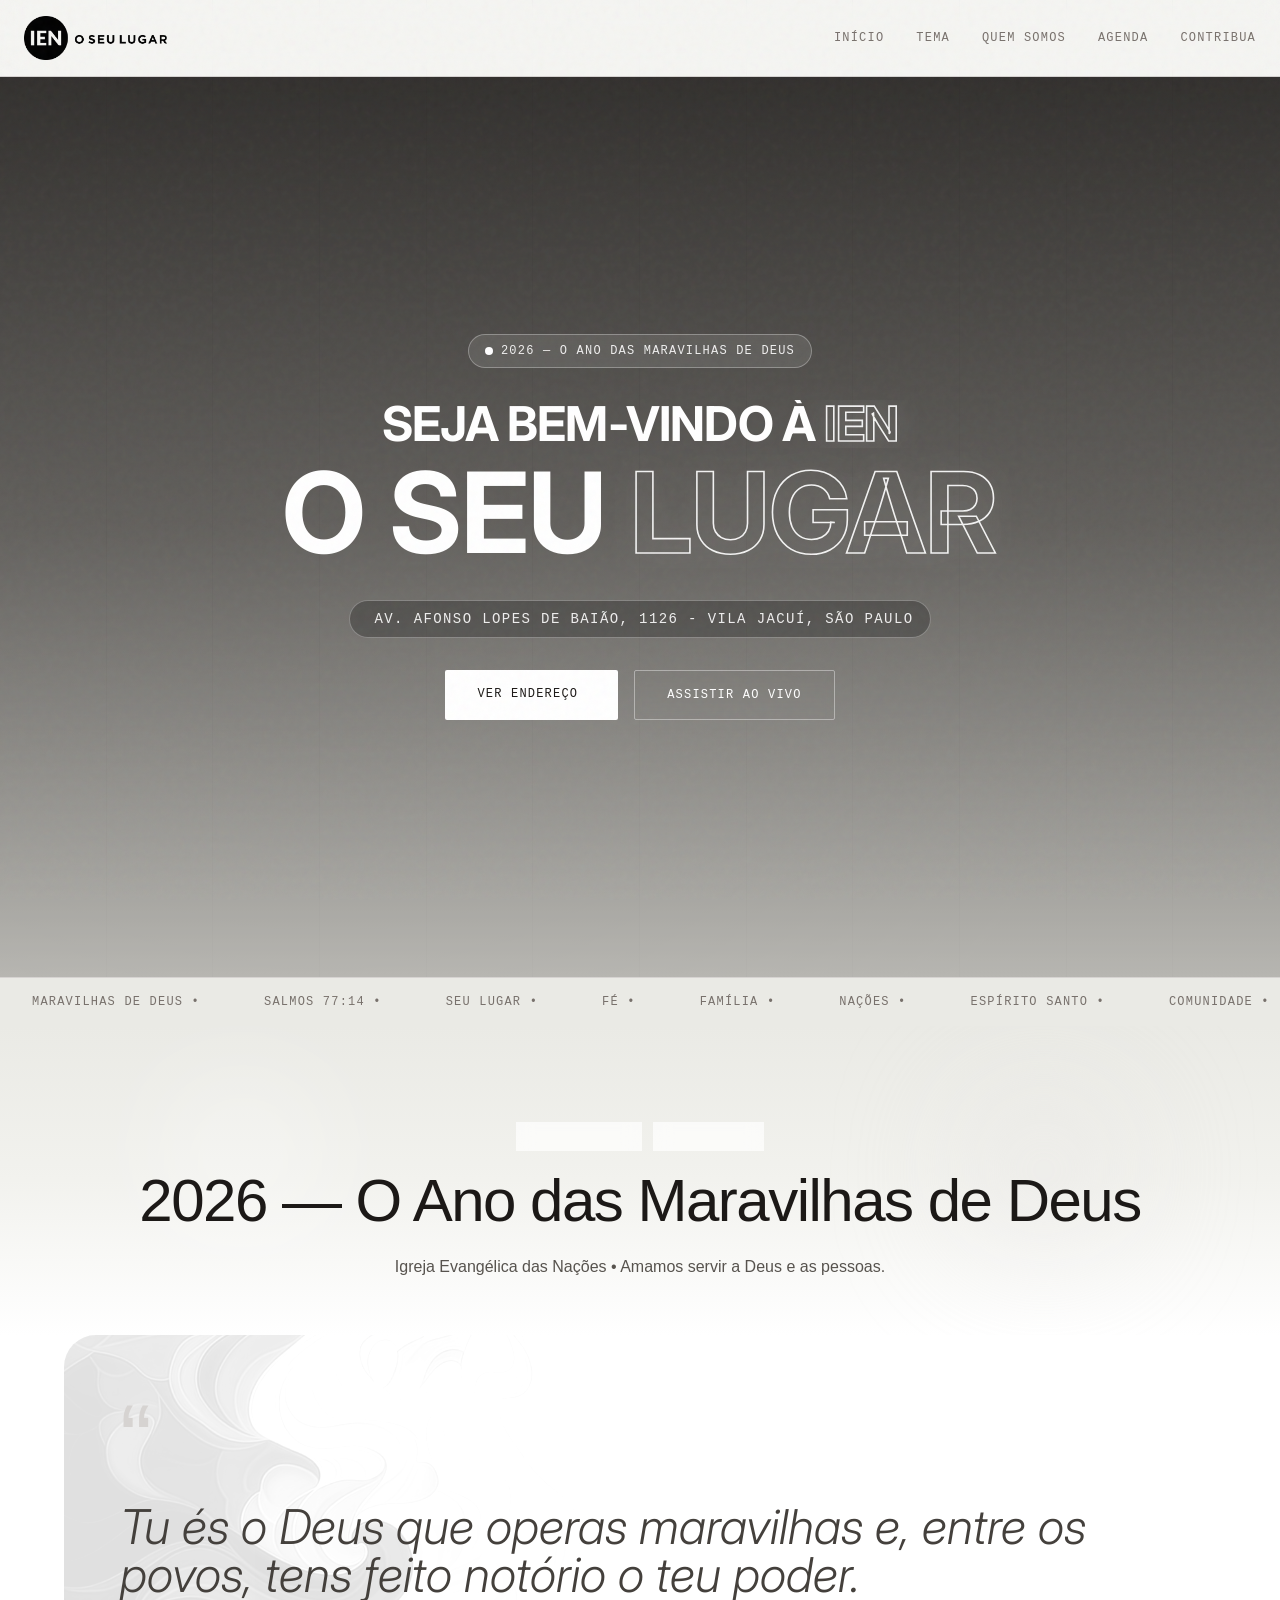
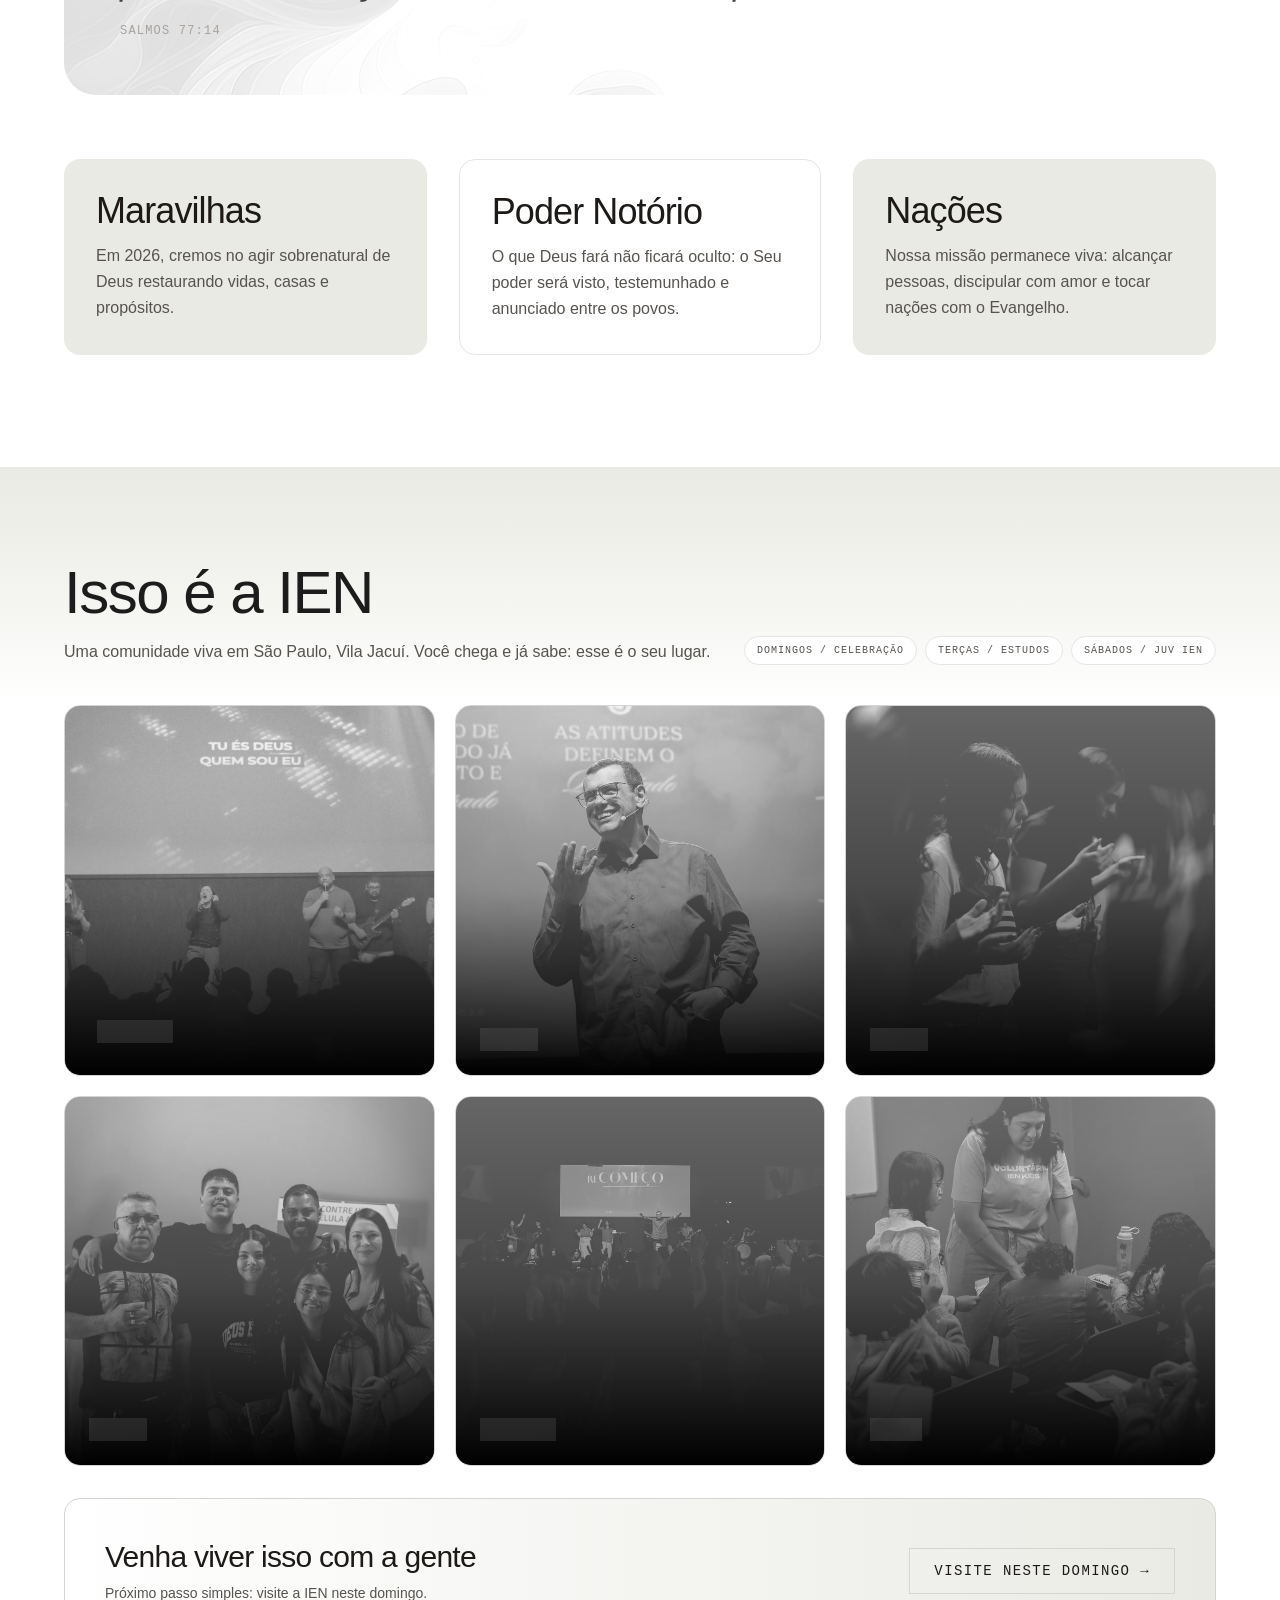
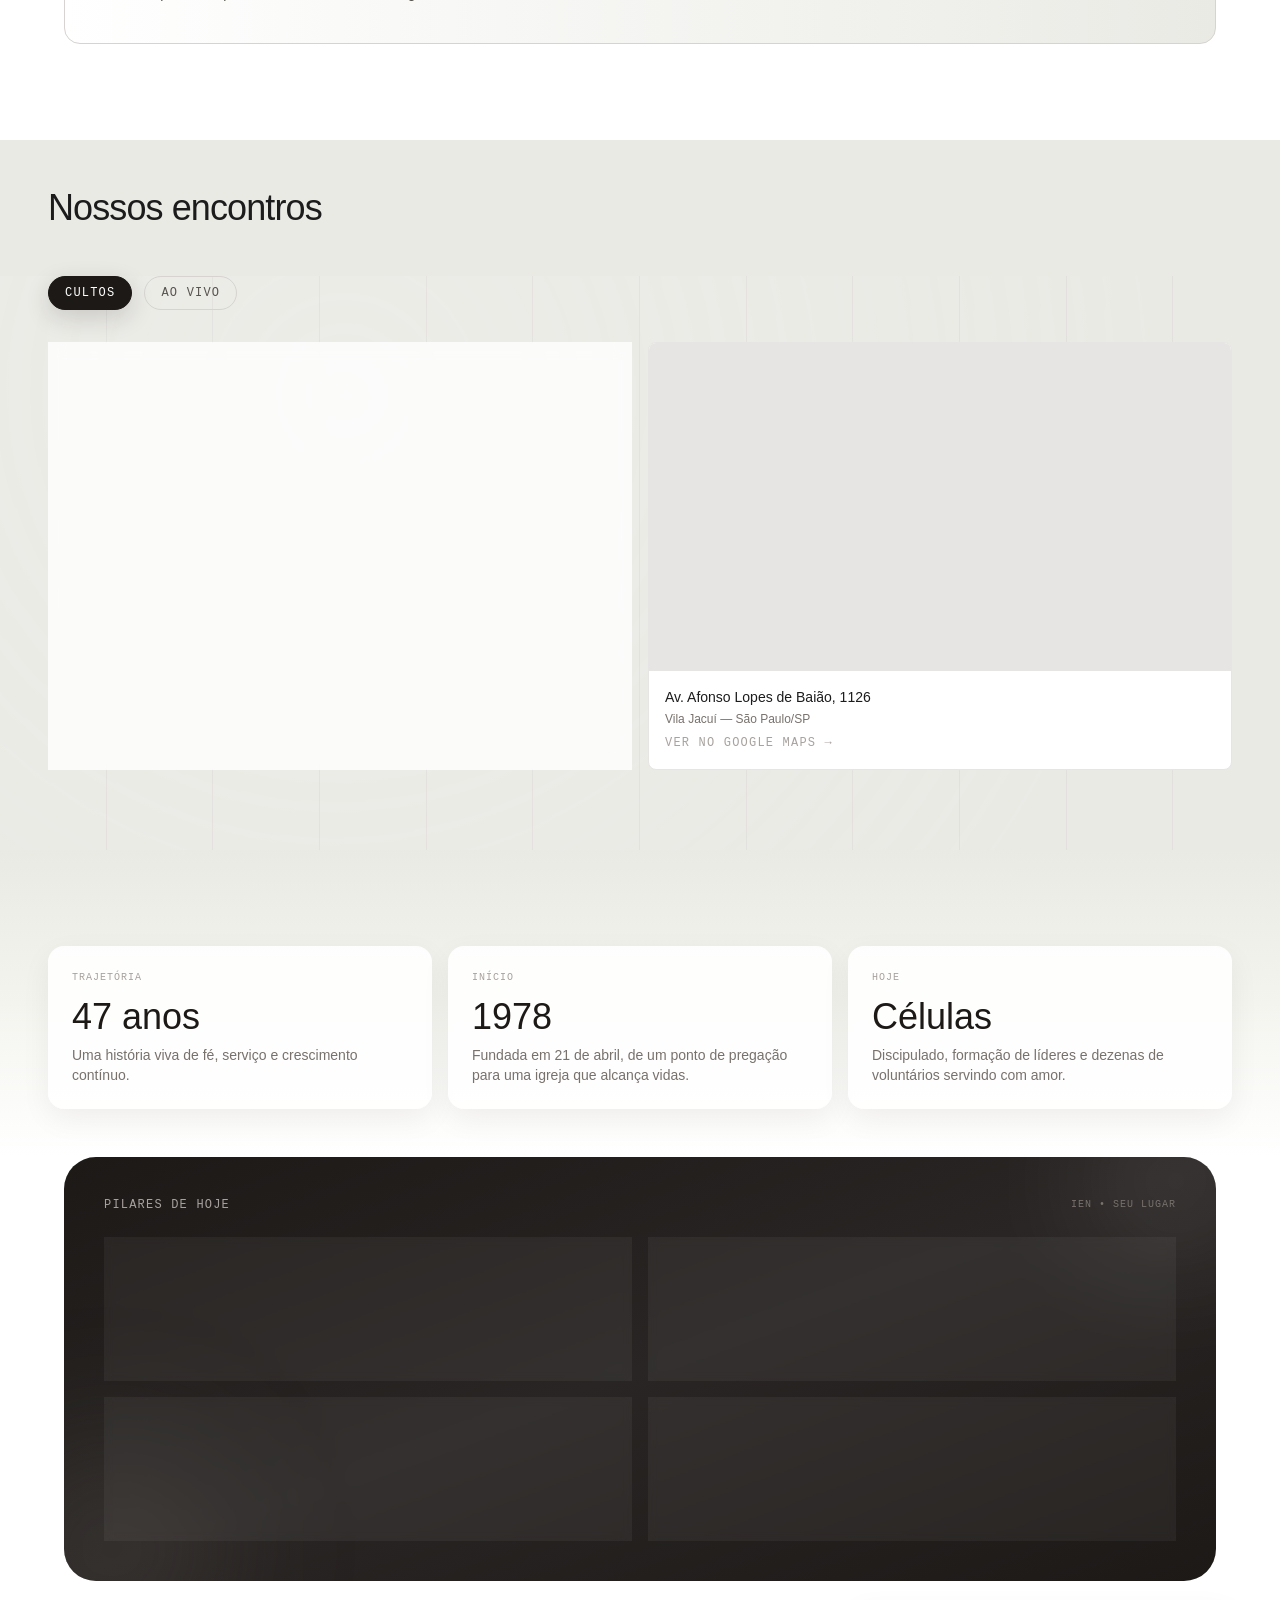
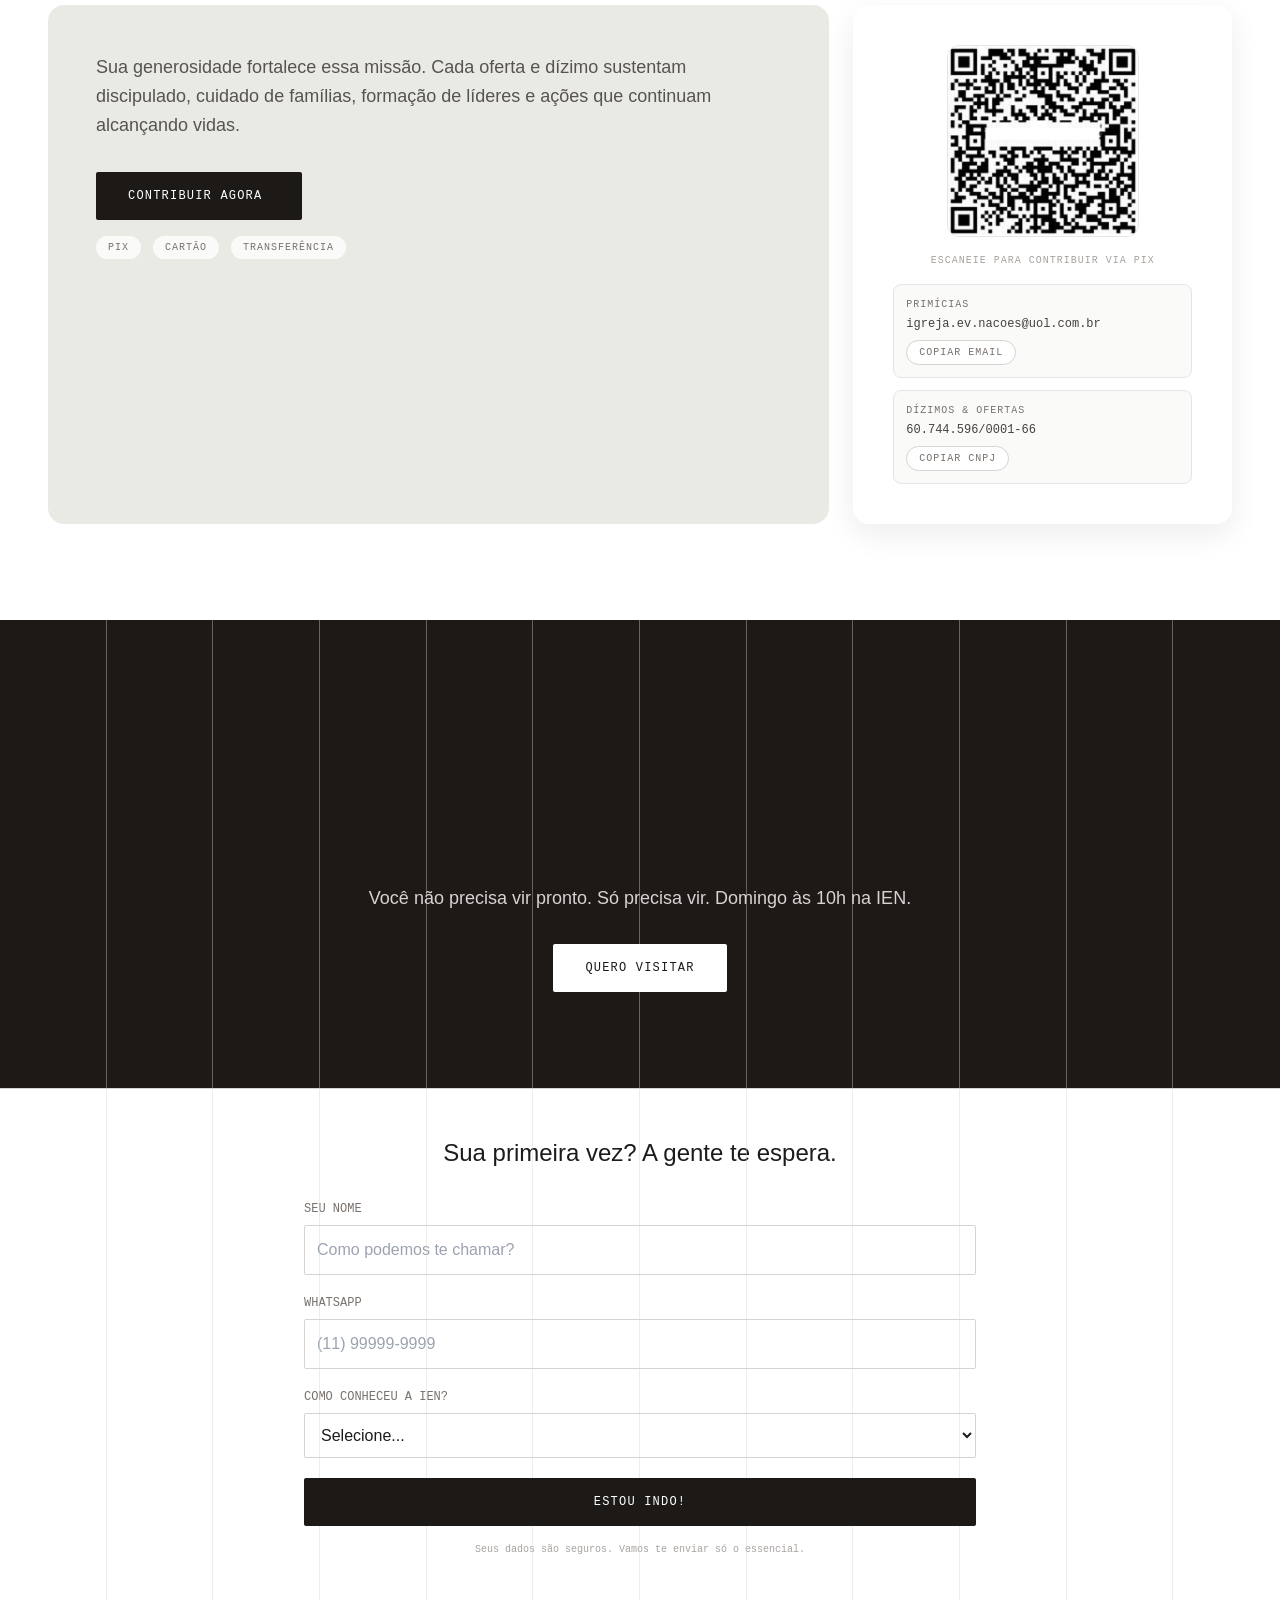
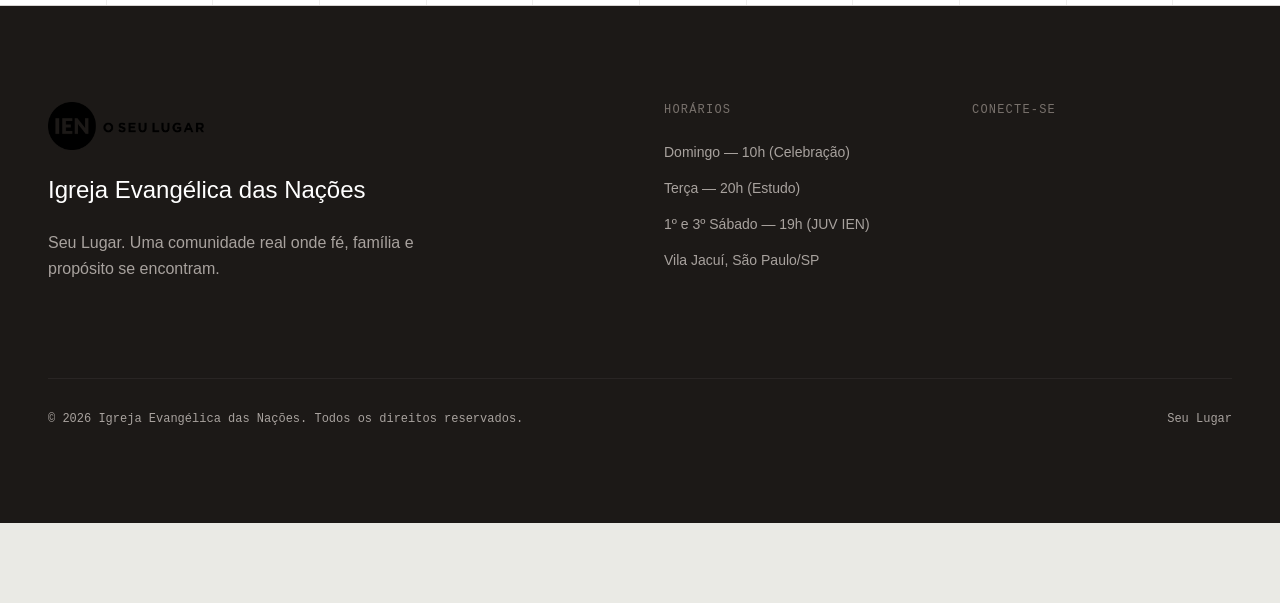
==== commit e32281c9: "muidança de video" ====
--- a/index.html
+++ b/index.html
@@ -71,7 +71,7 @@
                     <div class="absolute inset-0 overflow-hidden">
                         <div class="absolute top-1/2 left-1/2 w-[220vh] h-[124vh] min-w-full min-h-full -translate-x-1/2 -translate-y-1/2 grayscale contrast-125 brightness-75 opacity-70">
                             <video class="w-full h-full object-cover" autoplay muted loop playsinline preload="auto" aria-hidden="true">
-                                <source src="images/video.mp4" type="video/mp4">
+                                <source src="https://juventuderelevante.com.br/wp-content/uploads/2026/04/video.mp4" type="video/mp4">
                             </video>
                         </div>
                     </div>
